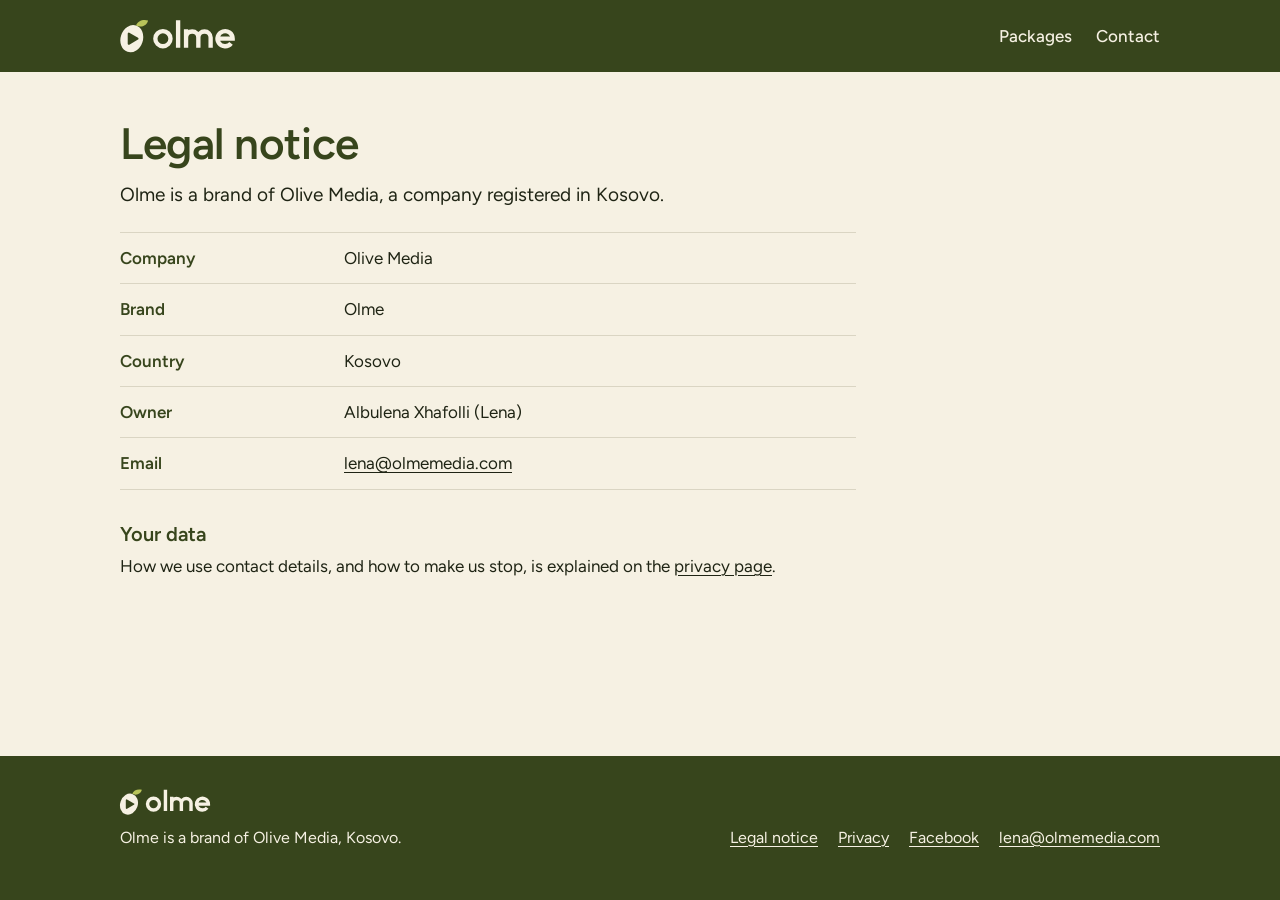
==== legal/index.html @ ad320fbd "Publish the Olme website Co-Authored-By: Claude Opus 5.5 <noreply@anthropic.com> Claude-Session: htt" ====
<!doctype html>
<html lang="en">
<head>
<meta charset="utf-8">
<meta name="viewport" content="width=device-width, initial-scale=1">
<title>Legal notice | Olme</title>
<meta name="description" content="Legal details of Olive Media, the company behind the brand Olme: legal form, address, phone, email and registration number.">
<link rel="canonical" href="https://olmemedia.com/legal/">
<link rel="icon" href="../favicon.ico" sizes="32x32">
<link rel="icon" href="../favicon.svg" type="image/svg+xml">
<link rel="apple-touch-icon" href="../apple-touch-icon.png">
<meta name="theme-color" content="#37451C">
<link rel="preload" href="../fonts/figtree-latin-wght.woff2" as="font" type="font/woff2" crossorigin>
<link rel="stylesheet" href="../css/site.css">
</head>
<body>

<header class="top">
  <div class="wrap bar">
    <a class="logo" href="../"><img src="../img/olme_logo_cream.svg" alt="Olme, back to the home page" width="405" height="120"></a>
    <nav aria-label="Main">
      <a href="../#packages">Packages</a>
      <a href="../#contact">Contact</a>
    </nav>
  </div>
</header>

<main class="wrap">
  <div class="doc">
    <h1>Legal notice</h1>
    <p class="lead">Olme is a brand of Olive Media, a company registered in Kosovo.</p>

    <!-- DETAILS BLOCK: the only place on the site that holds these facts. Every other page links here. Never guess. -->
    <dl class="details" id="details">
      <div><dt>Company</dt><dd>Olive Media</dd></div>
      <div><dt>Brand</dt><dd>Olme</dd></div>
      <div><dt>Country</dt><dd>Kosovo</dd></div>
      <div><dt>Owner</dt><dd>Albulena Xhafolli (Lena)</dd></div>
      <div><dt>Email</dt><dd><a href="mailto:lena@olmemedia.com">lena@olmemedia.com</a></dd></div>
    </dl>
    <!-- END DETAILS BLOCK -->

    <h2>Your data</h2>
    <p>How we use contact details, and how to make us stop, is explained on the <a href="../privacy/">privacy page</a>.</p>
  </div>
</main>

<footer class="foot">
  <div class="wrap">
    <img src="../img/olme_logo_cream.svg" alt="Olme" width="405" height="120">
    <div class="foot-in">
      <p>Olme is a brand of Olive Media, Kosovo.</p>
      <ul>
        <li><a href="./" aria-current="page">Legal notice</a></li>
        <li><a href="../privacy/">Privacy</a></li>
        <li><a href="https://www.facebook.com/profile.php?id=61596504291684">Facebook</a></li>
        <li><a href="mailto:lena@olmemedia.com">lena@olmemedia.com</a></li>
      </ul>
    </div>
  </div>
</footer>

</body>
</html>
---- css/site.css ----
/* Olme. Plain CSS, phone first. Font: Figtree, SIL Open Font License 1.1, served from /fonts/ (see fonts/OFL.txt). */
@font-face {
  font-family: "Figtree";
  src: url("../fonts/figtree-latin-wght.woff2") format("woff2");
  font-weight: 300 900;
  font-style: normal;
  font-display: swap;
}

:root {
  --olive: #37451C;
  --olive-2: #414F24;
  --cream: #F6F1E3;
  --leaf: #8E9B3A;
  --leaf-light: #B9C45A;
  --ink: #1F2414;
  --mute: #5B6150;
  --line: #DAD5C3;
  --paper: #FFFDF8;
  --cream-2: #ECE6D1;
  --soft-on-olive: #D9DCC4;
  --tomato: #D1432B; /* only for the launch offer */
  --tomato-on-olive: #FF6A4D; /* the crossing line on olive */
  color-scheme: light;
}

*, *::before, *::after { box-sizing: border-box; }

html {
  -webkit-text-size-adjust: 100%;
  background: var(--olive);
}

body {
  margin: 0;
  background: var(--cream);
  color: var(--ink);
  font: 400 1.0625rem/1.55 "Figtree", system-ui, -apple-system, "Segoe UI", Roboto, Helvetica, Arial, sans-serif;
  min-height: 100vh;
  display: flex;
  flex-direction: column; /* keeps the footer at the bottom on short pages */
}
main { flex: 1 0 auto; width: 100%; }

img { display: block; max-width: 100%; height: auto; }
h1, h2, h3, p, ul, ol, dl, dd { margin: 0; }
ul, ol { padding: 0; list-style: none; }

a { color: inherit; text-underline-offset: .18em; text-decoration-thickness: 1px; }
a:hover { text-decoration-thickness: 2px; }
a:focus-visible { outline: 3px solid var(--leaf); outline-offset: 2px; border-radius: 4px; }

.wrap { width: 100%; max-width: 1120px; margin-inline: auto; padding-inline: 20px; }

/* Top of every page */
.top {
  background: var(--olive);
  color: var(--cream);
}
.bar {
  display: flex;
  align-items: center;
  justify-content: space-between;
  gap: 16px;
  padding-block: 14px;
}
.bar .logo { display: block; padding-block: 4px; }
.bar .logo img { width: 112px; margin-left: -6px; } /* the logo drawing has a small blank edge */
.bar nav { display: flex; gap: 4px; margin-right: -10px; }
.bar nav a {
  display: inline-flex;
  align-items: center;
  min-height: 44px;
  padding-inline: 10px;
  text-decoration: none;
  font-weight: 500;
}
.bar nav a:hover { text-decoration: underline; }

/* Hero */
.hero-grid {
  display: grid;
  gap: 32px;
  padding-block: 24px 40px;
}
.hero h1 {
  font-size: clamp(2.25rem, 1.65rem + 2.9vw, 3.75rem);
  line-height: 1.08;
  font-weight: 600;
  letter-spacing: -.012em;
  text-wrap: balance;
}
.hero .sub {
  margin-top: 16px;
  font-size: 1.1875rem;
  line-height: 1.45;
  color: var(--cream);
}
.actions {
  display: flex;
  flex-wrap: wrap;
  align-items: center;
  gap: 8px 20px;
  margin-top: 24px;
}
.btn {
  display: inline-flex;
  align-items: center;
  justify-content: center;
  min-height: 48px;
  padding: 10px 22px;
  border-radius: 999px;
  background: var(--olive);
  color: var(--cream);
  font-weight: 600;
  text-decoration: none;
}
.btn:hover { background: var(--olive-2); }
.hero .btn { background: var(--cream); color: var(--olive); }
.hero .btn:hover { background: #fff; }
.more {
  display: inline-flex;
  align-items: center;
  min-height: 44px;
  font-weight: 500;
}

/* The three things a reader wants to know in 30 seconds */
.answers {
  border-radius: 14px;
  background: var(--olive-2);
  padding: 4px 20px;
}
.answers > div { padding-block: 16px; }
.answers > div + div { border-top: 1px solid rgba(246, 241, 227, .22); }
.answers dt { font-weight: 600; color: var(--leaf-light); }
.answers dd { margin-top: 4px; color: var(--cream); line-height: 1.45; }

/* The launch offer. The full price has a thick line through it and always its date beside it. */
.sale {
  display: block;
  padding: 9px 16px;
  background: var(--tomato);
  color: #fff;
  text-align: center;
  text-decoration: none;
  font-weight: 700;
  line-height: 1.3;
}
.sale b { font-size: 1.1875rem; font-weight: 800; }
.sale span { white-space: nowrap; }
.sale:hover { text-decoration: underline; }
.sale:focus-visible { outline-color: #fff; outline-offset: -5px; }
.deal { display: flex; flex-wrap: wrap; align-items: center; gap: 8px 14px; }
.strike {
  position: relative;
  display: inline-block;
  font-size: 1.75rem;
  line-height: 1.15;
  font-weight: 600;
  text-decoration: none;
  white-space: nowrap;
}
.strike::after {
  content: "";
  position: absolute;
  left: -.14em;
  right: -.14em;
  top: 50%;
  height: .15em;
  margin-top: -.075em;
  border-radius: 99px;
  background: var(--tomato);
  transform: rotate(-5deg);
}
.answers .strike::after, .plan.hi .strike::after { background: var(--tomato-on-olive); }
.off {
  background: var(--tomato);
  color: #fff;
  font-size: 1.1875rem;
  line-height: 1.2;
  font-weight: 800;
  padding: 5px 11px;
  border-radius: 8px;
  white-space: nowrap;
}
.full { margin-top: 4px; font-size: .9375rem; line-height: 1.3; font-weight: 600; color: var(--mute); }
.save {
  margin-top: 12px;
  padding: 8px 12px;
  border-radius: 8px;
  background: var(--leaf-light);
  color: var(--olive);
  font-weight: 800;
  line-height: 1.25;
}
.answers .cost { padding-block: 18px 20px; }
.answers .deal { margin-top: 10px; }
.answers .full { color: var(--soft-on-olive); }
.answers .now { margin-top: 10px; font-size: 4.25rem; line-height: 1; font-weight: 800; letter-spacing: -.02em; word-spacing: -.12em; }
.answers .now small { font-size: 1.25rem; font-weight: 600; letter-spacing: 0; word-spacing: 0; }
.answers .for { margin-top: 10px; }
.until {
  margin-top: 14px;
  padding: 9px 12px;
  border-radius: 8px;
  background: var(--tomato);
  color: #fff;
  text-align: center;
  font-size: 1.125rem;
  font-weight: 800;
  line-height: 1.25;
}

/* Sections */
.section { padding-block: 48px; }
.section + .section { padding-top: 0; }
.section h2, .gift h2 {
  font-size: 1.75rem;
  line-height: 1.15;
  font-weight: 600;
  letter-spacing: -.008em;
  color: var(--olive);
}

/* What we do */
.trio { margin-top: 20px; display: grid; }
.trio > div { display: grid; grid-template-columns: 46px 1fr; gap: 14px; padding-block: 16px; border-top: 1px solid var(--line); }
.ic { width: 46px; height: 46px; border-radius: 50%; background: var(--olive); display: flex; align-items: center; justify-content: center; }
.ic svg { width: 25px; height: 25px; }
.trio h3 { font-size: 1.25rem; font-weight: 600; color: var(--olive); }
.trio p { margin-top: 2px; color: var(--mute); }

/* How it works */
.steps { margin-top: 24px; counter-reset: step; display: grid; gap: 20px; }
.steps li {
  position: relative;
  counter-increment: step;
  padding-left: 54px;
  min-height: 38px;
  display: flex;
  align-items: center;
}
.steps li::before {
  content: counter(step);
  position: absolute;
  left: 0;
  top: 0;
  z-index: 1;
  width: 38px;
  height: 38px;
  border-radius: 50%;
  background: var(--leaf-light);
  color: var(--olive);
  font-weight: 700;
  display: flex;
  align-items: center;
  justify-content: center;
}
.steps li:not(:last-child)::after {
  content: "";
  position: absolute;
  left: 18px;
  top: 38px;
  bottom: -20px;
  width: 2px;
  background: var(--leaf);
}

/* Packages */
.section .lead { margin-top: 8px; color: var(--mute); max-width: 40rem; }
.plans { margin-top: 28px; display: flex; flex-wrap: wrap; gap: 28px 16px; }
.plan {
  position: relative;
  flex: 1 1 280px;
  max-width: 440px;
  background: var(--paper);
  border: 1px solid var(--line);
  border-radius: 14px;
  padding: 22px 22px 14px;
}
.plan.hi { background: var(--olive); border-color: var(--olive); color: var(--cream); }
.plan.hi h3 { color: var(--cream); }
.plan.hi .who, .plan.hi .per, .plan.hi .full, .plan.hi li span { color: var(--soft-on-olive); }
.plan.hi li { border-color: #5A6A36; }
.tag {
  position: absolute;
  top: -13px;
  left: 20px;
  background: var(--leaf-light);
  color: var(--olive);
  font-size: .8125rem;
  font-weight: 700;
  padding: 3px 10px;
  border-radius: 999px;
}
.plan .deal { margin-top: 16px; }
.plan-head { display: flex; align-items: center; justify-content: space-between; gap: 12px; min-height: 28px; }
.plan h3 { font-size: 1.25rem; font-weight: 600; color: var(--olive); }
.who { margin-top: 4px; color: var(--mute); line-height: 1.4; }
.price { margin-top: 8px; font-size: 4.5rem; line-height: 1; font-weight: 800; letter-spacing: -.02em; word-spacing: -.1em; }
.price small { font-size: 1.375rem; font-weight: 600; letter-spacing: 0; word-spacing: 0; }
.offer {
  margin-top: 20px;
  background: var(--tomato);
  color: #fff;
  border-radius: 14px;
  padding: 16px 20px 18px;
  display: flex;
  flex-wrap: wrap;
  align-items: center;
  gap: 6px 28px;
}
.offer .big { font-size: 3.5rem; line-height: 1; font-weight: 800; letter-spacing: -.02em; white-space: nowrap; }
.offer .words { flex: 1 1 260px; line-height: 1.3; text-wrap: balance; }
.offer .words b { display: block; font-size: 1.0625rem; font-weight: 600; }
.offer .words strong { display: block; font-size: 1.3125rem; line-height: 1.2; font-weight: 800; }
.offer .words span { display: block; font-size: 1rem; font-weight: 500; }
.per { margin-top: 4px; color: var(--mute); line-height: 1.35; }
.plan ul { margin-top: 16px; }
.plan li { padding-block: 9px; border-top: 1px solid var(--line); }
.plan li b { font-weight: 700; font-size: 1.125rem; }
.plan li span { display: block; font-size: .875rem; color: var(--mute); }
.plan li.plus { font-weight: 700; color: var(--olive); }
.calc { margin-top: 24px; background: var(--cream-2); border-radius: 14px; padding: 18px 20px; }
.calc h3 { font-size: 1.125rem; font-weight: 600; color: var(--olive); }
.calc p { margin-top: 8px; line-height: 1.45; }
.calc b { font-weight: 700; }
.promise { margin-top: 20px; color: var(--mute); max-width: 46rem; }
.promise + .promise { margin-top: 10px; }
.promise b { font-weight: 700; color: var(--ink); }

/* Plain words */
.section.band { background: var(--paper); padding-block: 48px; }
.qa { margin-top: 24px; display: grid; gap: 12px; }
.qa > div { background: var(--cream); border-radius: 14px; padding: 16px 18px; }
.qa h3 { font-size: 1.0625rem; font-weight: 700; color: var(--olive); }
.qa p { margin-top: 4px; line-height: 1.45; }
.vs-title { margin-top: 32px; font-size: 1.375rem; line-height: 1.2; font-weight: 600; color: var(--olive); }
.vs { margin-top: 14px; display: grid; border-radius: 14px; overflow: hidden; }
.vs > div { background: var(--cream); padding: 18px 20px; }
.vs > div.dark { background: var(--olive); color: var(--cream); }
.vs h4 { margin: 0; font-size: 1.1875rem; font-weight: 700; }
.vs ul { margin-top: 8px; }
.vs li { padding-block: 4px; line-height: 1.4; }
.vs b { font-weight: 700; }

/* The gift */
.gift { background: var(--olive); color: var(--cream); padding-block: 44px; }
.gift-in { display: grid; gap: 16px; }
.gift-in img { width: 64px; margin-left: -11px; }
.gift h2 { color: var(--cream); font-size: 2rem; }
.gift p { margin-top: 12px; font-size: 1.1875rem; line-height: 1.45; max-width: 40rem; }
.gift p.note { margin-top: 14px; font-size: 1rem; color: var(--soft-on-olive); }

/* About and contact */
.duo { display: grid; gap: 40px; }
.duo p { margin-top: 12px; max-width: 34rem; }
.duo .btn { margin-top: 18px; overflow-wrap: anywhere; }
.duo .say-no { margin-top: 18px; color: var(--mute); }

/* Footer */
.foot { background: var(--olive); color: var(--cream); padding-block: 32px 40px; font-size: 1rem; }
.foot img { width: 96px; margin-left: -5px; }
.foot p { margin-top: 14px; }
.foot ul { margin-top: 10px; display: flex; flex-wrap: wrap; gap: 0 20px; }
.foot li a { display: inline-flex; align-items: center; min-height: 44px; }

/* Legal and privacy pages */
.doc { padding-block: 32px 56px; max-width: 46rem; }
.doc h1 { font-size: 2.25rem; line-height: 1.1; font-weight: 600; letter-spacing: -.01em; color: var(--olive); }
.doc .lead { margin-top: 12px; font-size: 1.1875rem; line-height: 1.45; }
.doc h2 { margin-top: 32px; font-size: 1.25rem; line-height: 1.25; font-weight: 600; color: var(--olive); }
.doc h2 + p, .doc h2 + ul { margin-top: 6px; }
.doc p + p { margin-top: 12px; }
.doc ul { margin-top: 8px; }
.doc ul + p { margin-top: 12px; }
.doc ul li { position: relative; padding-left: 18px; margin-top: 4px; }
.doc ul li::before {
  content: "";
  position: absolute;
  left: 2px;
  top: .68em;
  width: 6px;
  height: 6px;
  border-radius: 50%;
  background: var(--leaf);
}
.doc .short {
  margin-top: 20px;
  background: var(--paper);
  border: 1px solid var(--line);
  border-radius: 14px;
  padding: 16px 18px;
}
.details { margin-top: 24px; border-bottom: 1px solid var(--line); }
.details > div { padding-block: 12px; border-top: 1px solid var(--line); }
.details dt { font-weight: 600; color: var(--olive); }
.details dd { margin-top: 2px; overflow-wrap: anywhere; }

/* Not found page */
.lost { padding-block: 64px 80px; }
.lost h1 { font-size: 2.25rem; line-height: 1.1; font-weight: 600; color: var(--olive); }
.lost p { margin-top: 12px; }
.lost .btn { margin-top: 20px; }

/* Wider screens */
@media (min-width: 720px) {
  .wrap { padding-inline: 40px; }
  .bar .logo img { width: 128px; }
  .section { padding-block: 72px; }
  .section h2 { font-size: 2.25rem; }
  .trio { grid-template-columns: repeat(3, 1fr); gap: 32px; }
  .trio > div { display: block; padding-block: 0; border-top: 0; }
  .trio h3 { margin-top: 12px; }
  .section.band { padding-block: 72px; }
  .qa { grid-template-columns: 1fr 1fr; gap: 16px; }
  .vs { grid-template-columns: 1fr 1fr; }
  .gift { padding-block: 64px; }
  .gift-in { grid-template-columns: 96px 1fr; gap: 32px; align-items: start; }
  .gift-in img { width: 96px; margin-left: -17px; }
  .gift h2 { font-size: 2.25rem; }
  .gift p { font-size: 1.3125rem; }
  .duo { grid-template-columns: 1fr 1fr; gap: 56px; }
  .foot-in { display: flex; flex-wrap: wrap; align-items: center; justify-content: space-between; gap: 8px 32px; }
  .foot p { margin-top: 0; }
  .foot ul { margin-top: 0; }
  .doc { padding-block: 48px 80px; }
  .doc h1, .lost h1 { font-size: 2.75rem; }
  .details > div { display: grid; grid-template-columns: 13rem 1fr; gap: 16px; }
  .details dd { margin-top: 0; }
}

@media (min-width: 1000px) {
  .hero-grid {
    grid-template-columns: minmax(0, 1.2fr) minmax(0, .8fr);
    gap: 56px;
    align-items: center;
    padding-block: 40px 72px;
  }
  .answers { padding: 8px 26px; }
  .steps { grid-template-columns: repeat(4, 1fr); gap: 32px; }
  .steps li { display: block; padding: 54px 0 0; }
  .steps li:not(:last-child)::after { left: 38px; top: 18px; bottom: auto; width: calc(100% - 6px); height: 2px; }
  .who { min-height: 2.8em; }
  .per { min-height: 2.7em; }
}
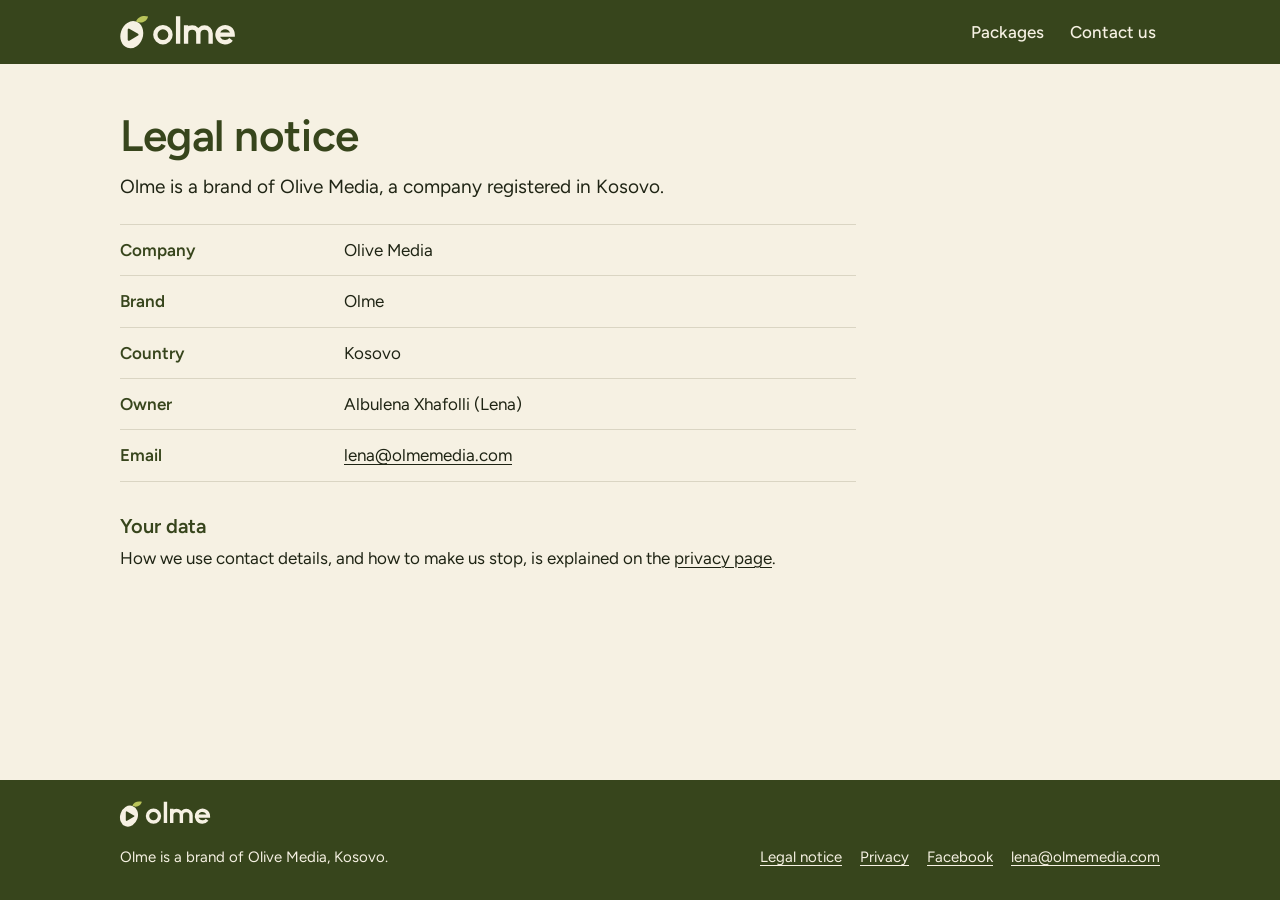
==== commit 18fd9b85: "Redesign the Olme home page around visuals Co-Authored-By: Claude Opus 5.5 <noreply@anthropic.com> C" ====
--- a/legal/index.html
+++ b/legal/index.html
@@ -20,7 +20,7 @@
     <a class="logo" href="../"><img src="../img/olme_logo_cream.svg" alt="Olme, back to the home page" width="405" height="120"></a>
     <nav aria-label="Main">
       <a href="../#packages">Packages</a>
-      <a href="../#contact">Contact</a>
+      <a href="mailto:lena@olmemedia.com">Contact us</a>
     </nav>
   </div>
 </header>
--- a/css/site.css
+++ b/css/site.css
@@ -52,111 +52,84 @@
 
 .wrap { width: 100%; max-width: 1120px; margin-inline: auto; padding-inline: 20px; }
 
+.sprite { position: absolute; width: 0; height: 0; overflow: hidden; }
+
 /* Top of every page */
-.top {
-  background: var(--olive);
-  color: var(--cream);
-}
-.bar {
-  display: flex;
-  align-items: center;
-  justify-content: space-between;
-  gap: 16px;
-  padding-block: 14px;
-}
-.bar .logo { display: block; padding-block: 4px; }
-.bar .logo img { width: 112px; margin-left: -6px; } /* the logo drawing has a small blank edge */
-.bar nav { display: flex; gap: 4px; margin-right: -10px; }
-.bar nav a {
-  display: inline-flex;
-  align-items: center;
-  min-height: 44px;
-  padding-inline: 10px;
-  text-decoration: none;
-  font-weight: 500;
-}
+.top { background: var(--olive); color: var(--cream); }
+.bar { display: flex; align-items: center; justify-content: space-between; gap: 12px; padding-block: 10px; }
+.bar .logo { display: block; padding-block: 4px; flex: none; }
+.bar .logo img { width: 104px; margin-left: -6px; } /* the logo drawing has a small blank edge */
+.bar nav { display: flex; gap: 2px; margin-right: -8px; }
+.bar nav a { display: inline-flex; align-items: center; min-height: 44px; padding-inline: 8px; text-decoration: none; font-weight: 500; white-space: nowrap; }
 .bar nav a:hover { text-decoration: underline; }
 
-/* Hero */
-.hero-grid {
-  display: grid;
-  gap: 32px;
-  padding-block: 24px 40px;
-}
-.hero h1 {
-  font-size: clamp(2.25rem, 1.65rem + 2.9vw, 3.75rem);
-  line-height: 1.08;
-  font-weight: 600;
-  letter-spacing: -.012em;
-  text-wrap: balance;
-}
-.hero .sub {
-  margin-top: 16px;
-  font-size: 1.1875rem;
-  line-height: 1.45;
-  color: var(--cream);
-}
-.actions {
-  display: flex;
-  flex-wrap: wrap;
-  align-items: center;
-  gap: 8px 20px;
-  margin-top: 24px;
-}
+/* Buttons */
 .btn {
   display: inline-flex;
   align-items: center;
   justify-content: center;
-  min-height: 48px;
-  padding: 10px 22px;
+  min-height: 50px;
+  padding: 10px 28px;
   border-radius: 999px;
   background: var(--olive);
   color: var(--cream);
-  font-weight: 600;
+  font-size: 1.125rem;
+  font-weight: 700;
   text-decoration: none;
 }
 .btn:hover { background: var(--olive-2); }
+.more { display: inline-flex; align-items: center; min-height: 44px; font-weight: 600; }
+
+/* Hero: the picture does the talking */
+.hero {
+  background:
+    radial-gradient(70% 42% at 50% 74%, rgba(185, 196, 90, .34), rgba(185, 196, 90, 0) 72%),
+    var(--olive);
+  border-radius: 0 0 28px 28px;
+  overflow: hidden;
+}
+.hero-grid { display: grid; padding-block: 4px 0; }
+.flash {
+  display: inline-flex;
+  flex-wrap: wrap;
+  align-items: baseline;
+  gap: 0 8px;
+  padding: 5px 14px;
+  border-radius: 999px;
+  background: var(--tomato);
+  color: #fff;
+  font-size: .9375rem;
+  font-weight: 700;
+  line-height: 1.35;
+  text-decoration: none;
+}
+.flash b { font-size: 1.0625rem; font-weight: 800; }
+.flash:hover { text-decoration: underline; }
+.flash:focus-visible { outline-color: #fff; }
+.hero h1 { margin-top: 12px; font-size: clamp(1.625rem, 8.5vw, 3.25rem); line-height: 1.1; font-weight: 700; letter-spacing: -.015em; }
+.hero h1 span { display: block; }
+.hero h1 .hl { color: var(--leaf-light); }
+.hero .sub { margin-top: 8px; font-size: 1.0625rem; line-height: 1.35; text-wrap: balance; }
+.actions { display: flex; flex-wrap: wrap; align-items: center; gap: 4px 20px; margin-top: 14px; }
 .hero .btn { background: var(--cream); color: var(--olive); }
 .hero .btn:hover { background: #fff; }
-.more {
-  display: inline-flex;
-  align-items: center;
-  min-height: 44px;
-  font-weight: 500;
-}
-
-/* The three things a reader wants to know in 30 seconds */
-.answers {
-  border-radius: 14px;
-  background: var(--olive-2);
-  padding: 4px 20px;
-}
-.answers > div { padding-block: 16px; }
-.answers > div + div { border-top: 1px solid rgba(246, 241, 227, .22); }
-.answers dt { font-weight: 600; color: var(--leaf-light); }
-.answers dd { margin-top: 4px; color: var(--cream); line-height: 1.45; }
+.hero-art { margin: 10px -20px 0; }
+.phones { display: block; width: 100%; height: auto; }
+.hero-art figcaption { padding: 6px 16px 14px; text-align: center; font-size: .8125rem; color: var(--soft-on-olive); }
+.ad-h { font-size: 26px; font-weight: 800; fill: #fff; letter-spacing: -.3px; }
+.ad-b { font-size: 14px; font-weight: 700; fill: #fff; }
+.ad-b.d { fill: #2A1830; }
+.ad-l { font-size: 14px; font-weight: 700; fill: #fff; }
+.ad-o { font-size: 9.5px; font-weight: 800; fill: #fff; letter-spacing: .4px; }
+.art-t { font-size: 15px; font-weight: 800; letter-spacing: .3px; }
+.art-t.s { font-size: 12px; }
 
 /* The launch offer. The full price has a thick line through it and always its date beside it. */
-.sale {
-  display: block;
-  padding: 9px 16px;
-  background: var(--tomato);
-  color: #fff;
-  text-align: center;
-  text-decoration: none;
-  font-weight: 700;
-  line-height: 1.3;
-}
-.sale b { font-size: 1.1875rem; font-weight: 800; }
-.sale span { white-space: nowrap; }
-.sale:hover { text-decoration: underline; }
-.sale:focus-visible { outline-color: #fff; outline-offset: -5px; }
-.deal { display: flex; flex-wrap: wrap; align-items: center; gap: 8px 14px; }
 .strike {
   position: relative;
   display: inline-block;
-  font-size: 1.75rem;
-  line-height: 1.15;
+  font-size: clamp(.875rem, 4.6vw, 1.1875rem);
+  line-height: 1.2;
   font-weight: 600;
   text-decoration: none;
   white-space: nowrap;
@@ -164,206 +137,208 @@
 .strike::after {
   content: "";
   position: absolute;
-  left: -.14em;
-  right: -.14em;
+  left: -.12em;
+  right: -.12em;
   top: 50%;
-  height: .15em;
-  margin-top: -.075em;
+  height: .14em;
+  margin-top: -.07em;
   border-radius: 99px;
   background: var(--tomato);
-  transform: rotate(-5deg);
-}
-.answers .strike::after, .plan.hi .strike::after { background: var(--tomato-on-olive); }
+  transform: rotate(-4deg);
+}
+.plan.hi .strike::after { background: var(--tomato-on-olive); }
 .off {
+  display: inline-block;
+  margin-top: 4px;
   background: var(--tomato);
   color: #fff;
-  font-size: 1.1875rem;
+  font-size: .875rem;
   line-height: 1.2;
   font-weight: 800;
-  padding: 5px 11px;
-  border-radius: 8px;
+  padding: 3px 8px;
+  border-radius: 7px;
   white-space: nowrap;
 }
-.full { margin-top: 4px; font-size: .9375rem; line-height: 1.3; font-weight: 600; color: var(--mute); }
+.full { margin-top: 2px; font-size: .75rem; line-height: 1.2; font-weight: 500; color: var(--mute); }
 .save {
-  margin-top: 12px;
-  padding: 8px 12px;
+  margin: 8px -2px 0;
+  padding: 5px 4px;
   border-radius: 8px;
   background: var(--leaf-light);
   color: var(--olive);
-  font-weight: 800;
-  line-height: 1.25;
-}
-.answers .cost { padding-block: 18px 20px; }
-.answers .deal { margin-top: 10px; }
-.answers .full { color: var(--soft-on-olive); }
-.answers .now { margin-top: 10px; font-size: 4.25rem; line-height: 1; font-weight: 800; letter-spacing: -.02em; word-spacing: -.12em; }
-.answers .now small { font-size: 1.25rem; font-weight: 600; letter-spacing: 0; word-spacing: 0; }
-.answers .for { margin-top: 10px; }
-.until {
-  margin-top: 14px;
-  padding: 9px 12px;
-  border-radius: 8px;
+  font-size: .75rem;
+  font-weight: 600;
+  line-height: 1.2;
+  align-self: start;
+}
+.save b { display: block; font-size: .9375rem; font-weight: 800; }
+
+/* Sections */
+.section { padding-block: 28px; }
+.section + .section { padding-top: 0; }
+.section h2, .gift h2 { font-size: 1.75rem; line-height: 1.15; font-weight: 700; letter-spacing: -.01em; color: var(--olive); }
+
+/* What we do: three tiles */
+.trio { margin-top: 14px; display: grid; gap: 10px; }
+.tile {
+  display: grid;
+  grid-template-columns: 42% 1fr;
+  align-items: center;
+  gap: 12px;
+  padding-right: 14px;
+  border-radius: 20px;
+  overflow: hidden;
+}
+.tile svg { display: block; width: 100%; height: auto; }
+.tile h3 { font-size: 1.5rem; line-height: 1.1; font-weight: 800; letter-spacing: -.01em; }
+.tile p { margin-top: 4px; font-size: .9375rem; line-height: 1.3; }
+.t-video { background: var(--olive); color: var(--cream); }
+.t-image { background: var(--leaf-light); color: var(--olive); }
+.t-post { background: var(--cream-2); color: var(--olive); }
+
+/* How it works: a journey */
+.steps { margin-top: 12px; display: grid; gap: 8px; }
+.steps li { position: relative; display: grid; grid-template-columns: 50px 1fr; align-items: center; gap: 12px; line-height: 1.25; }
+.steps svg { position: relative; z-index: 1; display: block; width: 50px; height: 50px; }
+.steps b { font-weight: 800; color: var(--olive); }
+.steps li:not(:last-child)::after { content: ""; position: absolute; left: 24px; top: 50px; height: 8px; border-left: 2px dashed var(--leaf); }
+
+/* Packages */
+.offer {
+  margin-top: 12px;
   background: var(--tomato);
   color: #fff;
-  text-align: center;
-  font-size: 1.125rem;
-  font-weight: 800;
-  line-height: 1.25;
-}
-
-/* Sections */
-.section { padding-block: 48px; }
-.section + .section { padding-top: 0; }
-.section h2, .gift h2 {
-  font-size: 1.75rem;
-  line-height: 1.15;
-  font-weight: 600;
-  letter-spacing: -.008em;
-  color: var(--olive);
-}
-
-/* What we do */
-.trio { margin-top: 20px; display: grid; }
-.trio > div { display: grid; grid-template-columns: 46px 1fr; gap: 14px; padding-block: 16px; border-top: 1px solid var(--line); }
-.ic { width: 46px; height: 46px; border-radius: 50%; background: var(--olive); display: flex; align-items: center; justify-content: center; }
-.ic svg { width: 25px; height: 25px; }
-.trio h3 { font-size: 1.25rem; font-weight: 600; color: var(--olive); }
-.trio p { margin-top: 2px; color: var(--mute); }
-
-/* How it works */
-.steps { margin-top: 24px; counter-reset: step; display: grid; gap: 20px; }
-.steps li {
-  position: relative;
-  counter-increment: step;
-  padding-left: 54px;
-  min-height: 38px;
+  border-radius: 16px;
+  padding: 12px 16px;
   display: flex;
+  flex-wrap: wrap;
   align-items: center;
-}
-.steps li::before {
-  content: counter(step);
-  position: absolute;
-  left: 0;
-  top: 0;
-  z-index: 1;
-  width: 38px;
-  height: 38px;
-  border-radius: 50%;
-  background: var(--leaf-light);
-  color: var(--olive);
-  font-weight: 700;
-  display: flex;
-  align-items: center;
-  justify-content: center;
-}
-.steps li:not(:last-child)::after {
-  content: "";
-  position: absolute;
-  left: 18px;
-  top: 38px;
-  bottom: -20px;
-  width: 2px;
-  background: var(--leaf);
-}
-
-/* Packages */
-.section .lead { margin-top: 8px; color: var(--mute); max-width: 40rem; }
-.plans { margin-top: 28px; display: flex; flex-wrap: wrap; gap: 28px 16px; }
+  gap: 2px 20px;
+}
+.offer .big { font-size: 2.75rem; line-height: 1.05; font-weight: 800; letter-spacing: -.02em; white-space: nowrap; }
+.offer .words { flex: 1 1 250px; line-height: 1.25; text-wrap: balance; }
+.offer .words strong { display: block; font-size: 1.1875rem; font-weight: 800; }
+.offer .words span { display: block; font-size: .9375rem; font-weight: 500; }
+.plans {
+  margin-top: 34px;
+  display: grid;
+  grid-template-columns: repeat(3, minmax(0, 1fr));
+  grid-template-rows: repeat(7, auto);
+  gap: 0 6px;
+}
 .plan {
   position: relative;
-  flex: 1 1 280px;
-  max-width: 440px;
+  display: grid;
+  grid-row: span 7;
+  grid-template-rows: subgrid; /* keeps the rows of all three columns level, so the amounts compare directly */
+  row-gap: 0;
+  min-width: 0;
+  padding: 10px 7px 10px;
   background: var(--paper);
   border: 1px solid var(--line);
   border-radius: 14px;
-  padding: 22px 22px 14px;
+  text-align: center;
 }
 .plan.hi { background: var(--olive); border-color: var(--olive); color: var(--cream); }
 .plan.hi h3 { color: var(--cream); }
-.plan.hi .who, .plan.hi .per, .plan.hi .full, .plan.hi li span { color: var(--soft-on-olive); }
-.plan.hi li { border-color: #5A6A36; }
+.plan.hi .per, .plan.hi .full, .plan.hi .n span { color: var(--soft-on-olive); }
+.plan.hi .amount, .plan.hi .extras { border-color: #5A6A36; }
 .tag {
   position: absolute;
-  top: -13px;
-  left: 20px;
+  bottom: 100%;
+  left: 50%;
+  transform: translate(-50%, 8px);
+  width: max-content;
+  max-width: 96%;
   background: var(--leaf-light);
   color: var(--olive);
-  font-size: .8125rem;
+  font-size: .75rem;
+  font-weight: 800;
+  line-height: 1.1;
+  padding: 3px 8px;
+  border-radius: 8px;
+}
+.plan h3 { font-size: 1.25rem; line-height: 1.15; font-weight: 800; color: var(--olive); }
+.deal { margin-top: 8px; }
+.now { margin-top: 6px; }
+.price { font-size: 2.625rem; line-height: 1; font-weight: 800; letter-spacing: -.03em; }
+.per { font-size: .75rem; line-height: 1.2; font-weight: 600; color: var(--mute); }
+
+/* The amounts, shown literally: one tile is one video or one image */
+.amount { margin-top: 8px; padding-top: 8px; border-top: 1px solid var(--line); }
+.n { font-size: .875rem; line-height: 1.15; font-weight: 800; }
+.n b { display: block; font-size: 2.125rem; line-height: 1; font-weight: 800; letter-spacing: -.02em; }
+.n span { font-size: .75rem; font-weight: 500; color: var(--mute); white-space: nowrap; }
+.tiles { display: grid; grid-template-columns: repeat(5, 1fr); gap: 2px; margin-top: 6px; }
+.tiles i { display: block; aspect-ratio: 1; border-radius: 2.5px; background: var(--leaf-light); }
+.tiles i:nth-child(3n) { background: var(--leaf); }
+.tiles i:nth-child(7n+2) { background: #F2B632; }
+.tiles.v i { position: relative; aspect-ratio: 3 / 4; background: var(--olive); }
+.tiles.v i::after { content: ""; position: absolute; inset: 30% 24% 30% 30%; background: var(--cream); clip-path: polygon(0 0, 100% 50%, 0 100%); }
+.plan.hi .tiles.v i { background: var(--cream); }
+.plan.hi .tiles.v i::after { background: var(--olive); }
+.extras { display: grid; align-content: start; gap: 6px; margin-top: 8px; padding-top: 8px; border-top: 1px solid var(--line); font-size: .75rem; font-weight: 600; line-height: 1.15; }
+.extras li { display: grid; justify-items: center; gap: 3px; text-wrap: balance; }
+.extras svg { width: 24px; height: 24px; display: block; }
+.apps { display: flex; gap: 2px; }
+.extras .plus { font-weight: 800; color: var(--olive); }
+.promise { margin-top: 12px; font-size: .8125rem; color: var(--mute); max-width: 52rem; line-height: 1.4; }
+.promise b { font-weight: 700; color: var(--ink); }
+
+/* Plain words: tap to open */
+.section.band { background: var(--paper); padding-block: 28px; }
+.section .lead { margin-top: 2px; color: var(--mute); }
+.qa { margin-top: 12px; display: grid; gap: 6px; }
+.qa details { background: var(--cream); border-radius: 12px; }
+.qa summary {
+  position: relative;
+  min-height: 44px;
+  display: flex;
+  align-items: center;
+  padding: 8px 44px 8px 14px;
   font-weight: 700;
-  padding: 3px 10px;
-  border-radius: 999px;
-}
-.plan .deal { margin-top: 16px; }
-.plan-head { display: flex; align-items: center; justify-content: space-between; gap: 12px; min-height: 28px; }
-.plan h3 { font-size: 1.25rem; font-weight: 600; color: var(--olive); }
-.who { margin-top: 4px; color: var(--mute); line-height: 1.4; }
-.price { margin-top: 8px; font-size: 4.5rem; line-height: 1; font-weight: 800; letter-spacing: -.02em; word-spacing: -.1em; }
-.price small { font-size: 1.375rem; font-weight: 600; letter-spacing: 0; word-spacing: 0; }
-.offer {
-  margin-top: 20px;
-  background: var(--tomato);
-  color: #fff;
-  border-radius: 14px;
-  padding: 16px 20px 18px;
-  display: flex;
-  flex-wrap: wrap;
-  align-items: center;
-  gap: 6px 28px;
-}
-.offer .big { font-size: 3.5rem; line-height: 1; font-weight: 800; letter-spacing: -.02em; white-space: nowrap; }
-.offer .words { flex: 1 1 260px; line-height: 1.3; text-wrap: balance; }
-.offer .words b { display: block; font-size: 1.0625rem; font-weight: 600; }
-.offer .words strong { display: block; font-size: 1.3125rem; line-height: 1.2; font-weight: 800; }
-.offer .words span { display: block; font-size: 1rem; font-weight: 500; }
-.per { margin-top: 4px; color: var(--mute); line-height: 1.35; }
-.plan ul { margin-top: 16px; }
-.plan li { padding-block: 9px; border-top: 1px solid var(--line); }
-.plan li b { font-weight: 700; font-size: 1.125rem; }
-.plan li span { display: block; font-size: .875rem; color: var(--mute); }
-.plan li.plus { font-weight: 700; color: var(--olive); }
-.calc { margin-top: 24px; background: var(--cream-2); border-radius: 14px; padding: 18px 20px; }
-.calc h3 { font-size: 1.125rem; font-weight: 600; color: var(--olive); }
-.calc p { margin-top: 8px; line-height: 1.45; }
-.calc b { font-weight: 700; }
-.promise { margin-top: 20px; color: var(--mute); max-width: 46rem; }
-.promise + .promise { margin-top: 10px; }
-.promise b { font-weight: 700; color: var(--ink); }
-
-/* Plain words */
-.section.band { background: var(--paper); padding-block: 48px; }
-.qa { margin-top: 24px; display: grid; gap: 12px; }
-.qa > div { background: var(--cream); border-radius: 14px; padding: 16px 18px; }
-.qa h3 { font-size: 1.0625rem; font-weight: 700; color: var(--olive); }
-.qa p { margin-top: 4px; line-height: 1.45; }
-.vs-title { margin-top: 32px; font-size: 1.375rem; line-height: 1.2; font-weight: 600; color: var(--olive); }
-.vs { margin-top: 14px; display: grid; border-radius: 14px; overflow: hidden; }
-.vs > div { background: var(--cream); padding: 18px 20px; }
+  line-height: 1.25;
+  color: var(--olive);
+  cursor: pointer;
+  list-style: none;
+}
+.qa summary::-webkit-details-marker { display: none; }
+.qa summary::after { content: "+"; position: absolute; right: 14px; top: 50%; margin-top: -.6em; font-size: 1.5rem; line-height: 1.2; font-weight: 500; color: var(--leaf); }
+.qa details[open] summary::after { content: "\2212"; }
+.qa summary:focus-visible { outline: 3px solid var(--leaf); outline-offset: 2px; border-radius: 12px; }
+.qa details p { padding: 0 14px 14px; line-height: 1.4; }
+.qa details p + p { margin-top: -6px; }
+.vs { margin-top: 14px; display: grid; grid-template-columns: 1fr 1fr; gap: 8px; }
+.vs > div { background: var(--cream); color: var(--olive); border-radius: 16px; padding: 12px 10px 12px; text-align: center; }
 .vs > div.dark { background: var(--olive); color: var(--cream); }
-.vs h4 { margin: 0; font-size: 1.1875rem; font-weight: 700; }
-.vs ul { margin-top: 8px; }
-.vs li { padding-block: 4px; line-height: 1.4; }
-.vs b { font-weight: 700; }
+.vs h3 { font-size: 1.25rem; font-weight: 800; line-height: 1.1; }
+.vs svg { display: block; width: 100%; height: auto; margin-top: 6px; }
+.vs p { margin-top: 6px; font-size: .8125rem; line-height: 1.25; }
+.vs p b { display: block; font-size: .9375rem; font-weight: 800; }
 
 /* The gift */
-.gift { background: var(--olive); color: var(--cream); padding-block: 44px; }
-.gift-in { display: grid; gap: 16px; }
-.gift-in img { width: 64px; margin-left: -11px; }
-.gift h2 { color: var(--cream); font-size: 2rem; }
-.gift p { margin-top: 12px; font-size: 1.1875rem; line-height: 1.45; max-width: 40rem; }
-.gift p.note { margin-top: 14px; font-size: 1rem; color: var(--soft-on-olive); }
-
-/* About and contact */
-.duo { display: grid; gap: 40px; }
-.duo p { margin-top: 12px; max-width: 34rem; }
-.duo .btn { margin-top: 18px; overflow-wrap: anywhere; }
-.duo .say-no { margin-top: 18px; color: var(--mute); }
+.gift { background: var(--olive); color: var(--cream); padding-block: 22px; }
+.gift-in { display: grid; grid-template-columns: 72px 1fr; gap: 8px 14px; align-items: center; }
+.gift-in > div { grid-column: 1 / -1; }
+.gift-in svg { display: block; width: 72px; height: 72px; }
+.gift h2 { color: var(--cream); font-size: 1.5rem; }
+.gift p { line-height: 1.35; font-size: 1rem; }
+.gift p.note { margin-top: 8px; font-size: .8125rem; color: var(--soft-on-olive); }
+
+/* Contact, who we are, saying no */
+#contact { padding-top: 24px; padding-bottom: 24px; }
+.reach { background: var(--leaf-light); color: var(--olive); border-radius: 20px; padding: 16px; text-align: center; }
+.reach p { margin-top: 2px; }
+.reach .btn { margin-top: 12px; }
+.duo { margin-top: 16px; display: grid; gap: 10px; font-size: .9375rem; line-height: 1.4; color: var(--mute); }
+.duo h3 { font-size: 1.0625rem; font-weight: 800; color: var(--olive); }
+.duo p { margin-top: 2px; }
 
 /* Footer */
-.foot { background: var(--olive); color: var(--cream); padding-block: 32px 40px; font-size: 1rem; }
-.foot img { width: 96px; margin-left: -5px; }
-.foot p { margin-top: 14px; }
-.foot ul { margin-top: 10px; display: flex; flex-wrap: wrap; gap: 0 20px; }
+.foot { background: var(--olive); color: var(--cream); padding-block: 20px 20px; font-size: .9375rem; }
+.foot img { display: none; width: 96px; margin-left: -5px; }
+.foot p { margin-top: 0; }
+.foot ul { margin-top: 4px; display: flex; flex-wrap: wrap; gap: 0 18px; }
 .foot li a { display: inline-flex; align-items: center; min-height: 44px; }
 
 /* Legal and privacy pages */
@@ -408,21 +383,55 @@
 @media (min-width: 720px) {
   .wrap { padding-inline: 40px; }
   .bar .logo img { width: 128px; }
-  .section { padding-block: 72px; }
+  .bar nav a { padding-inline: 12px; }
+  .hero-art { margin: 16px auto 0; width: 100%; max-width: 620px; }
+  .section { padding-block: 64px; }
+  .section.band { padding-block: 64px; }
   .section h2 { font-size: 2.25rem; }
-  .trio { grid-template-columns: repeat(3, 1fr); gap: 32px; }
-  .trio > div { display: block; padding-block: 0; border-top: 0; }
-  .trio h3 { margin-top: 12px; }
-  .section.band { padding-block: 72px; }
-  .qa { grid-template-columns: 1fr 1fr; gap: 16px; }
-  .vs { grid-template-columns: 1fr 1fr; }
-  .gift { padding-block: 64px; }
-  .gift-in { grid-template-columns: 96px 1fr; gap: 32px; align-items: start; }
-  .gift-in img { width: 96px; margin-left: -17px; }
+  .trio { grid-template-columns: repeat(3, 1fr); gap: 16px; margin-top: 24px; }
+  .tile { display: block; padding: 0 0 20px; }
+  .tile > div { padding: 8px 20px 0; }
+  .steps { margin-top: 24px; }
+  .gift { padding-block: 56px; }
+  .gift-in { grid-template-columns: 140px 1fr; grid-template-rows: auto 1fr; gap: 8px 40px; }
+  .gift-in svg { grid-row: 1 / span 2; }
+  .gift-in > div { grid-column: 2; }
+  .gift-in svg { width: 140px; height: 140px; }
   .gift h2 { font-size: 2.25rem; }
-  .gift p { font-size: 1.3125rem; }
-  .duo { grid-template-columns: 1fr 1fr; gap: 56px; }
-  .foot-in { display: flex; flex-wrap: wrap; align-items: center; justify-content: space-between; gap: 8px 32px; }
+  .gift p { font-size: 1.1875rem; max-width: 42rem; }
+  .gift p.note { font-size: .9375rem; }
+  .promise { margin-top: 18px; font-size: .9375rem; }
+  #contact { padding-top: 64px; padding-bottom: 64px; }
+  .reach { padding: 36px; }
+  .plans { margin-top: 40px; gap: 0 14px; }
+  .plan { padding: 22px 22px 18px; border-radius: 20px; }
+  .tag { font-size: .8125rem; padding: 4px 12px; transform: translate(-50%, 12px); border-radius: 999px; }
+  .plan h3 { font-size: 1.75rem; }
+  .off { font-size: 1.125rem; padding: 5px 12px; margin-top: 6px; }
+  .strike { font-size: 1.75rem; }
+  .deal { margin-top: 12px; }
+  .amount { margin-top: 14px; padding-top: 14px; }
+  .full { font-size: .9375rem; }
+  .price { font-size: 4.5rem; }
+  .per { font-size: 1rem; }
+  .save { font-size: 1rem; padding: 8px; margin-inline: 0; margin-top: 12px; }
+  .save b { display: inline; font-size: 1.0625rem; }
+  .n b { font-size: 3.5rem; }
+  .n span { font-size: .9375rem; }
+  .tiles { grid-template-columns: repeat(10, 1fr); gap: 3px; margin-top: 12px; }
+  .n { font-size: 1.25rem; }
+  .tiles i { border-radius: 4px; }
+  .extras { grid-template-columns: 1fr 1fr; font-size: .9375rem; gap: 12px 8px; }
+  .extras svg { width: 32px; height: 32px; }
+  .apps { gap: 3px; }
+  .extras .plus { grid-column: 1 / -1; }
+  .duo { grid-template-columns: 1fr 1fr; gap: 40px; margin-top: 32px; }
+  .vs { gap: 12px; }
+  .vs > div { padding: 18px 16px; }
+  .vs p { font-size: .9375rem; }
+  .vs p b { font-size: 1.0625rem; }
+  .foot img { display: block; }
+  .foot-in { margin-top: 8px; display: flex; flex-wrap: wrap; align-items: center; justify-content: space-between; gap: 8px 32px; }
   .foot p { margin-top: 0; }
   .foot ul { margin-top: 0; }
   .doc { padding-block: 48px 80px; }
@@ -432,16 +441,41 @@
 }
 
 @media (min-width: 1000px) {
-  .hero-grid {
-    grid-template-columns: minmax(0, 1.2fr) minmax(0, .8fr);
-    gap: 56px;
-    align-items: center;
-    padding-block: 40px 72px;
-  }
-  .answers { padding: 8px 26px; }
-  .steps { grid-template-columns: repeat(4, 1fr); gap: 32px; }
-  .steps li { display: block; padding: 54px 0 0; }
-  .steps li:not(:last-child)::after { left: 38px; top: 18px; bottom: auto; width: calc(100% - 6px); height: 2px; }
-  .who { min-height: 2.8em; }
-  .per { min-height: 2.7em; }
-}
+  .hero { border-radius: 0 0 40px 40px; background: radial-gradient(46% 62% at 74% 56%, rgba(185, 196, 90, .34), rgba(185, 196, 90, 0) 72%), var(--olive); }
+  .hero .bar, .hero-grid { max-width: 1360px; }
+  .hero-grid { grid-template-columns: minmax(0, 1fr) minmax(0, 1.15fr); gap: 32px; align-items: center; padding-block: 8px 28px; }
+  .hero h1 { margin-top: 20px; font-size: clamp(2.625rem, 4vw, 3.625rem); }
+  .hero .sub { margin-top: 14px; font-size: 1.25rem; }
+  .actions { margin-top: 24px; }
+  .hero-art { margin: 0; max-width: none; }
+  .steps { grid-template-columns: repeat(4, 1fr); gap: 24px; }
+  .steps li { display: block; }
+  .steps svg { width: 96px; height: 96px; }
+  .steps p { margin-top: 12px; font-size: 1.0625rem; }
+  .steps li:not(:last-child)::after { left: 106px; right: -14px; top: 47px; height: 0; border-left: 0; border-top: 2px dashed var(--leaf); }
+    .words-grid { display: grid; grid-template-columns: 1fr 1fr; gap: 48px; align-items: start; }
+  .vs { margin-top: 0; }
+}
+
+/* Gentle movement, and none for anyone who asked for less */
+@media (prefers-reduced-motion: no-preference) {
+  .bob-a { animation: bob 6s ease-in-out infinite; }
+  .bob-b { animation: bob 7.5s ease-in-out -2.5s infinite; }
+  .bob-c { animation: bob 9s ease-in-out -5s infinite; }
+  .spin { animation: spin 48s linear infinite; transform-origin: 90px 206px; }
+  .snip-a { animation: snip-a 3.2s ease-in-out infinite; transform-origin: 90px 200px; }
+  .snip-b { animation: snip-b 3.2s ease-in-out infinite; transform-origin: 90px 200px; }
+  .swing { animation: swing 3.6s ease-in-out infinite; transform-origin: 132px 207px; }
+  .fill { animation: fill 8s linear infinite; transform-origin: 10px 22px; }
+  .flow { animation: flow 1.2s linear infinite; }
+  .twinkle { animation: twinkle 2.8s ease-in-out infinite; }
+  .twinkle.t2 { animation-delay: -1.4s; }
+}
+@keyframes bob { 50% { transform: translateY(-7px); } }
+@keyframes spin { to { transform: rotate(360deg); } }
+@keyframes snip-a { 50% { transform: rotate(-10deg); } }
+@keyframes snip-b { 50% { transform: rotate(10deg); } }
+@keyframes swing { 25% { transform: rotate(5deg); } 75% { transform: rotate(-5deg); } }
+@keyframes fill { from { transform: scaleX(0); } to { transform: scaleX(1); } }
+@keyframes flow { to { stroke-dashoffset: -16; } }
+@keyframes twinkle { 50% { opacity: .25; } }
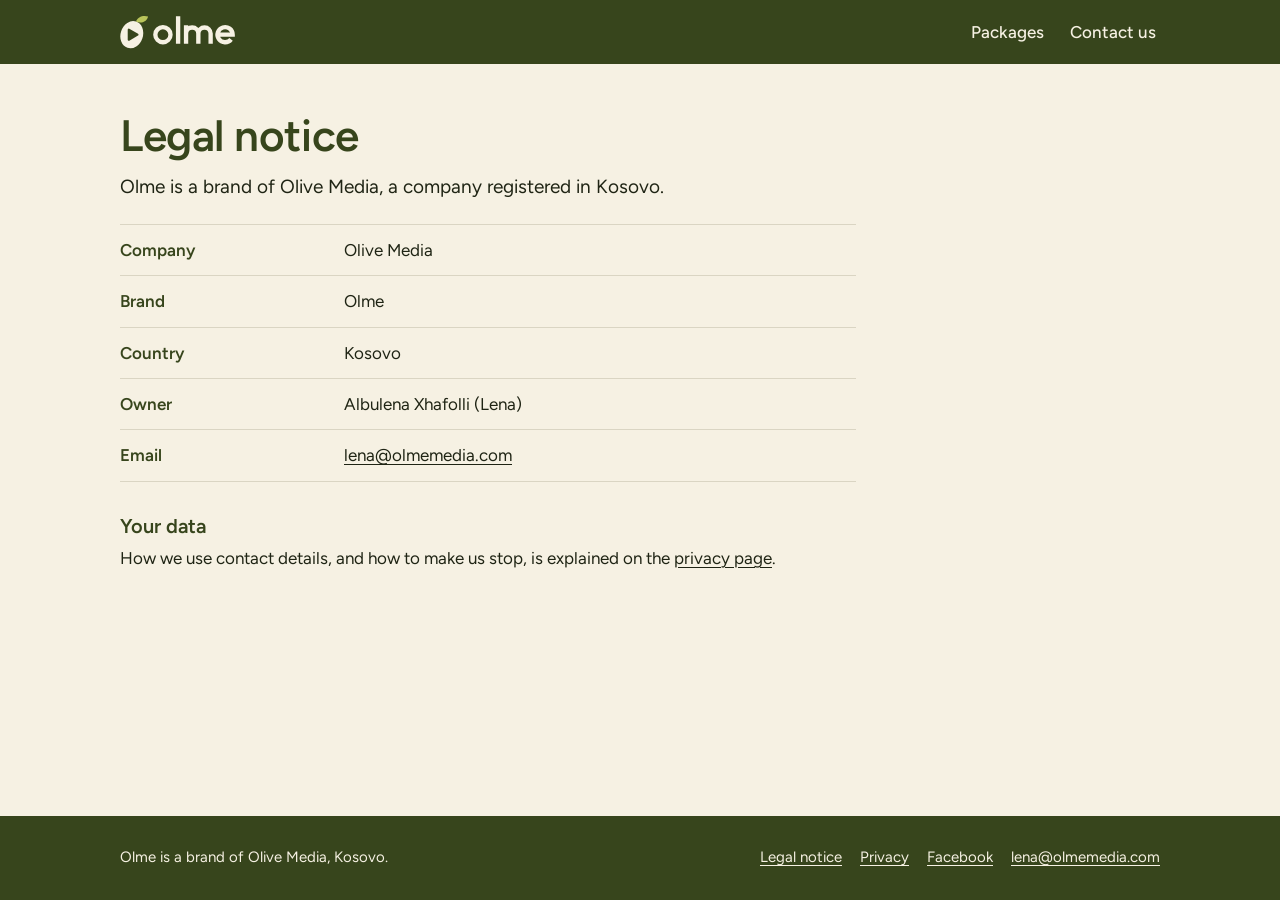
==== commit 77e9040b: "Calm the packages and cut what the home page could not justify Every element now has a stated reason" ====
--- a/legal/index.html
+++ b/legal/index.html
@@ -47,7 +47,6 @@
 
 <footer class="foot">
   <div class="wrap">
-    <img src="../img/olme_logo_cream.svg" alt="Olme" width="405" height="120">
     <div class="foot-in">
       <p>Olme is a brand of Olive Media, Kosovo.</p>
       <ul>
--- a/css/site.css
+++ b/css/site.css
@@ -12,15 +12,13 @@
   --olive-2: #414F24;
   --cream: #F6F1E3;
   --leaf: #8E9B3A;
-  --leaf-light: #B9C45A;
+  --lime: #B9C45A; /* means one thing: the launch offer */
+  --green: #5F7F1C; /* means one thing: the price after discount, on a light card */
   --ink: #1F2414;
   --mute: #5B6150;
   --line: #DAD5C3;
   --paper: #FFFDF8;
-  --cream-2: #ECE6D1;
   --soft-on-olive: #D9DCC4;
-  --tomato: #D1432B; /* only for the launch offer */
-  --tomato-on-olive: #FF6A4D; /* the crossing line on olive */
   color-scheme: light;
 }
 
@@ -78,41 +76,27 @@
   text-decoration: none;
 }
 .btn:hover { background: var(--olive-2); }
+.hero .btn, .close .btn { background: var(--cream); color: var(--olive); }
+.hero .btn:hover, .close .btn:hover { background: #fff; }
 .more { display: inline-flex; align-items: center; min-height: 44px; font-weight: 600; }
 
-/* Hero: the picture does the talking */
-.hero {
-  background:
-    radial-gradient(70% 42% at 50% 74%, rgba(185, 196, 90, .34), rgba(185, 196, 90, 0) 72%),
-    var(--olive);
-  border-radius: 0 0 28px 28px;
-  overflow: hidden;
-}
+/* Hero: the sample phones are the only strong colour on the page, because they show the work */
+.hero { background: var(--olive); border-radius: 0 0 28px 28px; overflow: hidden; }
 .hero-grid { display: grid; padding-block: 4px 0; }
 .flash {
-  display: inline-flex;
-  flex-wrap: wrap;
-  align-items: baseline;
-  gap: 0 8px;
+  display: inline-block;
   padding: 5px 14px;
   border-radius: 999px;
-  background: var(--tomato);
-  color: #fff;
-  font-size: .9375rem;
+  background: var(--lime);
+  color: var(--olive);
+  font-size: clamp(.8125rem, 3.8vw, .9375rem);
   font-weight: 700;
   line-height: 1.35;
-  text-decoration: none;
-}
-.flash b { font-size: 1.0625rem; font-weight: 800; }
-.flash:hover { text-decoration: underline; }
-.flash:focus-visible { outline-color: #fff; }
+}
 .hero h1 { margin-top: 12px; font-size: clamp(1.625rem, 8.5vw, 3.25rem); line-height: 1.1; font-weight: 700; letter-spacing: -.015em; }
 .hero h1 span { display: block; }
-.hero h1 .hl { color: var(--leaf-light); }
 .hero .sub { margin-top: 8px; font-size: 1.0625rem; line-height: 1.35; text-wrap: balance; }
 .actions { display: flex; flex-wrap: wrap; align-items: center; gap: 4px 20px; margin-top: 14px; }
-.hero .btn { background: var(--cream); color: var(--olive); }
-.hero .btn:hover { background: #fff; }
 .hero-art { margin: 10px -20px 0; }
 .phones { display: block; width: 100%; height: auto; }
 .hero-art figcaption { padding: 6px 16px 14px; text-align: center; font-size: .8125rem; color: var(--soft-on-olive); }
@@ -121,175 +105,80 @@
 .ad-b.d { fill: #2A1830; }
 .ad-l { font-size: 14px; font-weight: 700; fill: #fff; }
 .ad-o { font-size: 9.5px; font-weight: 800; fill: #fff; letter-spacing: .4px; }
-.art-t { font-size: 15px; font-weight: 800; letter-spacing: .3px; }
-.art-t.s { font-size: 12px; }
-
-/* The launch offer. The full price has a thick line through it and always its date beside it. */
-.strike {
-  position: relative;
-  display: inline-block;
-  font-size: clamp(.875rem, 4.6vw, 1.1875rem);
-  line-height: 1.2;
-  font-weight: 600;
-  text-decoration: none;
-  white-space: nowrap;
-}
-.strike::after {
-  content: "";
-  position: absolute;
-  left: -.12em;
-  right: -.12em;
-  top: 50%;
-  height: .14em;
-  margin-top: -.07em;
-  border-radius: 99px;
-  background: var(--tomato);
-  transform: rotate(-4deg);
-}
-.plan.hi .strike::after { background: var(--tomato-on-olive); }
-.off {
-  display: inline-block;
-  margin-top: 4px;
-  background: var(--tomato);
-  color: #fff;
-  font-size: .875rem;
-  line-height: 1.2;
-  font-weight: 800;
-  padding: 3px 8px;
-  border-radius: 7px;
-  white-space: nowrap;
-}
-.full { margin-top: 2px; font-size: .75rem; line-height: 1.2; font-weight: 500; color: var(--mute); }
-.save {
-  margin: 8px -2px 0;
-  padding: 5px 4px;
-  border-radius: 8px;
-  background: var(--leaf-light);
-  color: var(--olive);
-  font-size: .75rem;
-  font-weight: 600;
-  line-height: 1.2;
-  align-self: start;
-}
-.save b { display: block; font-size: .9375rem; font-weight: 800; }
+.art-t { font-size: 17px; font-weight: 800; letter-spacing: .3px; }
 
 /* Sections */
-.section { padding-block: 28px; }
+.section { padding-block: 32px; }
 .section + .section { padding-top: 0; }
-.section h2, .gift h2 { font-size: 1.75rem; line-height: 1.15; font-weight: 700; letter-spacing: -.01em; color: var(--olive); }
-
-/* What we do: three tiles */
+.section h2, .close h2 { font-size: 1.75rem; line-height: 1.15; font-weight: 700; letter-spacing: -.01em; color: var(--olive); }
+
+/* What we do */
 .trio { margin-top: 14px; display: grid; gap: 10px; }
 .tile {
   display: grid;
-  grid-template-columns: 42% 1fr;
+  grid-template-columns: 38% 1fr;
   align-items: center;
-  gap: 12px;
-  padding-right: 14px;
-  border-radius: 20px;
-  overflow: hidden;
+  gap: 14px;
+  padding: 10px 14px 10px 6px;
+  background: var(--paper);
+  border-radius: 18px;
 }
 .tile svg { display: block; width: 100%; height: auto; }
-.tile h3 { font-size: 1.5rem; line-height: 1.1; font-weight: 800; letter-spacing: -.01em; }
+.tile h3 { font-size: 1.375rem; line-height: 1.1; font-weight: 800; letter-spacing: -.01em; color: var(--olive); }
 .tile p { margin-top: 4px; font-size: .9375rem; line-height: 1.3; }
-.t-video { background: var(--olive); color: var(--cream); }
-.t-image { background: var(--leaf-light); color: var(--olive); }
-.t-post { background: var(--cream-2); color: var(--olive); }
-
-/* How it works: a journey */
-.steps { margin-top: 12px; display: grid; gap: 8px; }
-.steps li { position: relative; display: grid; grid-template-columns: 50px 1fr; align-items: center; gap: 12px; line-height: 1.25; }
-.steps svg { position: relative; z-index: 1; display: block; width: 50px; height: 50px; }
+
+/* How it works */
+.steps { margin-top: 14px; display: grid; gap: 12px; counter-reset: step; }
+.steps li { position: relative; padding-left: 40px; line-height: 1.3; counter-increment: step; }
+.steps li::before { content: counter(step); position: absolute; left: 0; top: -.14em; font-size: 1.75rem; line-height: 1.2; font-weight: 800; color: var(--olive); }
 .steps b { font-weight: 800; color: var(--olive); }
-.steps li:not(:last-child)::after { content: ""; position: absolute; left: 24px; top: 50px; height: 8px; border-left: 2px dashed var(--leaf); }
-
-/* Packages */
+
+/* Packages. A card shows only what differs between them. */
+.all { margin-top: 8px; line-height: 1.35; }
 .offer {
-  margin-top: 12px;
-  background: var(--tomato);
-  color: #fff;
-  border-radius: 16px;
+  margin-top: 14px;
   padding: 12px 16px;
   display: flex;
   flex-wrap: wrap;
   align-items: center;
-  gap: 2px 20px;
-}
-.offer .big { font-size: 2.75rem; line-height: 1.05; font-weight: 800; letter-spacing: -.02em; white-space: nowrap; }
-.offer .words { flex: 1 1 250px; line-height: 1.25; text-wrap: balance; }
-.offer .words strong { display: block; font-size: 1.1875rem; font-weight: 800; }
-.offer .words span { display: block; font-size: .9375rem; font-weight: 500; }
-.plans {
-  margin-top: 34px;
+  gap: 2px 10px;
+  background: var(--lime);
+  color: var(--olive);
+  border-radius: 16px;
+}
+.offer b { font-size: clamp(2rem, 10.5vw, 2.75rem); line-height: 1.05; font-weight: 800; letter-spacing: -.02em; white-space: nowrap; }
+.offer span { font-size: .9375rem; line-height: 1.2; font-weight: 600; }
+.offer strong { display: block; font-size: clamp(.875rem, 4.4vw, 1.125rem); font-weight: 800; white-space: nowrap; }
+.offer small { flex-basis: 100%; font-size: .9375rem; line-height: 1.3; font-weight: 500; }
+.plans { margin-top: 10px; display: grid; gap: 10px; }
+.plan {
   display: grid;
-  grid-template-columns: repeat(3, minmax(0, 1fr));
-  grid-template-rows: repeat(7, auto);
-  gap: 0 6px;
-}
-.plan {
-  position: relative;
-  display: grid;
-  grid-row: span 7;
-  grid-template-rows: subgrid; /* keeps the rows of all three columns level, so the amounts compare directly */
-  row-gap: 0;
-  min-width: 0;
-  padding: 10px 7px 10px;
+  grid-template-columns: minmax(0, 1fr) auto;
+  grid-template-rows: auto auto 1fr;
+  gap: 0 12px;
+  padding: 16px 18px;
   background: var(--paper);
-  border: 1px solid var(--line);
-  border-radius: 14px;
-  text-align: center;
-}
-.plan.hi { background: var(--olive); border-color: var(--olive); color: var(--cream); }
-.plan.hi h3 { color: var(--cream); }
-.plan.hi .per, .plan.hi .full, .plan.hi .n span { color: var(--soft-on-olive); }
-.plan.hi .amount, .plan.hi .extras { border-color: #5A6A36; }
-.tag {
-  position: absolute;
-  bottom: 100%;
-  left: 50%;
-  transform: translate(-50%, 8px);
-  width: max-content;
-  max-width: 96%;
-  background: var(--leaf-light);
-  color: var(--olive);
-  font-size: .75rem;
-  font-weight: 800;
-  line-height: 1.1;
-  padding: 3px 8px;
-  border-radius: 8px;
-}
-.plan h3 { font-size: 1.25rem; line-height: 1.15; font-weight: 800; color: var(--olive); }
-.deal { margin-top: 8px; }
-.now { margin-top: 6px; }
-.price { font-size: 2.625rem; line-height: 1; font-weight: 800; letter-spacing: -.03em; }
-.per { font-size: .75rem; line-height: 1.2; font-weight: 600; color: var(--mute); }
-
-/* The amounts, shown literally: one tile is one video or one image */
-.amount { margin-top: 8px; padding-top: 8px; border-top: 1px solid var(--line); }
-.n { font-size: .875rem; line-height: 1.15; font-weight: 800; }
-.n b { display: block; font-size: 2.125rem; line-height: 1; font-weight: 800; letter-spacing: -.02em; }
-.n span { font-size: .75rem; font-weight: 500; color: var(--mute); white-space: nowrap; }
-.tiles { display: grid; grid-template-columns: repeat(5, 1fr); gap: 2px; margin-top: 6px; }
-.tiles i { display: block; aspect-ratio: 1; border-radius: 2.5px; background: var(--leaf-light); }
-.tiles i:nth-child(3n) { background: var(--leaf); }
-.tiles i:nth-child(7n+2) { background: #F2B632; }
-.tiles.v i { position: relative; aspect-ratio: 3 / 4; background: var(--olive); }
-.tiles.v i::after { content: ""; position: absolute; inset: 30% 24% 30% 30%; background: var(--cream); clip-path: polygon(0 0, 100% 50%, 0 100%); }
-.plan.hi .tiles.v i { background: var(--cream); }
-.plan.hi .tiles.v i::after { background: var(--olive); }
-.extras { display: grid; align-content: start; gap: 6px; margin-top: 8px; padding-top: 8px; border-top: 1px solid var(--line); font-size: .75rem; font-weight: 600; line-height: 1.15; }
-.extras li { display: grid; justify-items: center; gap: 3px; text-wrap: balance; }
-.extras svg { width: 24px; height: 24px; display: block; }
-.apps { display: flex; gap: 2px; }
-.extras .plus { font-weight: 800; color: var(--olive); }
-.promise { margin-top: 12px; font-size: .8125rem; color: var(--mute); max-width: 52rem; line-height: 1.4; }
+  border-radius: 18px;
+}
+.plan.hi { background: var(--olive); color: var(--cream); }
+.plan h3 { grid-column: 1 / -1; font-size: 1.25rem; line-height: 1.2; font-weight: 800; }
+.price { margin-top: 6px; }
+.price s { display: block; font-size: 1.375rem; line-height: 1.2; font-weight: 500; color: var(--mute); text-decoration-thickness: 1.5px; }
+.plan.hi .price s { color: var(--soft-on-olive); }
+.price b { display: block; font-size: clamp(2.75rem, 13.5vw, 3.25rem); line-height: 1; font-weight: 800; letter-spacing: -.025em; color: var(--green); }
+.plan.hi .price b { color: var(--lime); }
+.price span { display: block; font-size: .9375rem; line-height: 1.25; font-weight: 600; }
+.counts { margin-top: 12px; display: grid; align-content: start; gap: 6px; }
+.counts li { display: grid; grid-template-columns: 2.75rem auto; align-items: baseline; gap: 6px; font-size: 1rem; line-height: 1.1; font-weight: 600; }
+.counts b { text-align: right; font-size: 2.25rem; line-height: 1.05; font-weight: 800; letter-spacing: -.02em; }
+.adds { grid-column: 1 / -1; margin-top: 10px; font-size: 1.0625rem; line-height: 1.25; font-weight: 800; color: var(--olive); }
+.next { margin-top: 14px; }
+.promise { margin-top: 12px; font-size: .875rem; line-height: 1.4; color: var(--mute); max-width: 46rem; }
 .promise b { font-weight: 700; color: var(--ink); }
 
-/* Plain words: tap to open */
-.section.band { background: var(--paper); padding-block: 28px; }
-.section .lead { margin-top: 2px; color: var(--mute); }
-.qa { margin-top: 12px; display: grid; gap: 6px; }
-.qa details { background: var(--cream); border-radius: 12px; }
+/* Questions: tap to open */
+.qa { margin-top: 10px; display: grid; gap: 6px; }
+.qa details { background: var(--paper); border-radius: 12px; }
 .qa summary {
   position: relative;
   min-height: 44px;
@@ -303,40 +192,34 @@
   list-style: none;
 }
 .qa summary::-webkit-details-marker { display: none; }
-.qa summary::after { content: "+"; position: absolute; right: 14px; top: 50%; margin-top: -.6em; font-size: 1.5rem; line-height: 1.2; font-weight: 500; color: var(--leaf); }
+.qa summary::after { content: "+"; position: absolute; right: 14px; top: 50%; margin-top: -.6em; font-size: 1.5rem; line-height: 1.2; font-weight: 500; }
 .qa details[open] summary::after { content: "\2212"; }
 .qa summary:focus-visible { outline: 3px solid var(--leaf); outline-offset: 2px; border-radius: 12px; }
 .qa details p { padding: 0 14px 14px; line-height: 1.4; }
 .qa details p + p { margin-top: -6px; }
 .vs { margin-top: 14px; display: grid; grid-template-columns: 1fr 1fr; gap: 8px; }
-.vs > div { background: var(--cream); color: var(--olive); border-radius: 16px; padding: 12px 10px 12px; text-align: center; }
-.vs > div.dark { background: var(--olive); color: var(--cream); }
+.vs > div { background: var(--paper); color: var(--olive); border-radius: 18px; padding: 12px 10px; text-align: center; }
 .vs h3 { font-size: 1.25rem; font-weight: 800; line-height: 1.1; }
 .vs svg { display: block; width: 100%; height: auto; margin-top: 6px; }
 .vs p { margin-top: 6px; font-size: .8125rem; line-height: 1.25; }
 .vs p b { display: block; font-size: .9375rem; font-weight: 800; }
 
-/* The gift */
-.gift { background: var(--olive); color: var(--cream); padding-block: 22px; }
-.gift-in { display: grid; grid-template-columns: 72px 1fr; gap: 8px 14px; align-items: center; }
-.gift-in > div { grid-column: 1 / -1; }
-.gift-in svg { display: block; width: 72px; height: 72px; }
-.gift h2 { color: var(--cream); font-size: 1.5rem; }
-.gift p { line-height: 1.35; font-size: 1rem; }
-.gift p.note { margin-top: 8px; font-size: .8125rem; color: var(--soft-on-olive); }
-
-/* Contact, who we are, saying no */
-#contact { padding-top: 24px; padding-bottom: 24px; }
-.reach { background: var(--leaf-light); color: var(--olive); border-radius: 20px; padding: 16px; text-align: center; }
-.reach p { margin-top: 2px; }
-.reach .btn { margin-top: 12px; }
-.duo { margin-top: 16px; display: grid; gap: 10px; font-size: .9375rem; line-height: 1.4; color: var(--mute); }
+/* The gift and the next step */
+.close { background: var(--olive); color: var(--cream); padding-block: 28px; }
+.close h2 { color: var(--cream); }
+.close p { margin-top: 8px; line-height: 1.35; }
+.close p.note { font-size: .875rem; color: var(--soft-on-olive); }
+.close p.reach { margin-top: 18px; font-weight: 600; }
+.close .btn { margin-top: 10px; }
+
+/* Who we are, saying no */
+.close + .section { padding-block: 28px; }
+.duo { display: grid; gap: 14px; font-size: .9375rem; line-height: 1.4; color: var(--mute); }
 .duo h3 { font-size: 1.0625rem; font-weight: 800; color: var(--olive); }
 .duo p { margin-top: 2px; }
 
 /* Footer */
-.foot { background: var(--olive); color: var(--cream); padding-block: 20px 20px; font-size: .9375rem; }
-.foot img { display: none; width: 96px; margin-left: -5px; }
+.foot { background: var(--olive); color: var(--cream); padding-block: 20px; font-size: .9375rem; }
 .foot p { margin-top: 0; }
 .foot ul { margin-top: 4px; display: flex; flex-wrap: wrap; gap: 0 18px; }
 .foot li a { display: inline-flex; align-items: center; min-height: 44px; }
@@ -386,53 +269,23 @@
   .bar nav a { padding-inline: 12px; }
   .hero-art { margin: 16px auto 0; width: 100%; max-width: 620px; }
   .section { padding-block: 64px; }
-  .section.band { padding-block: 64px; }
-  .section h2 { font-size: 2.25rem; }
+  .section h2, .close h2 { font-size: 2.25rem; }
   .trio { grid-template-columns: repeat(3, 1fr); gap: 16px; margin-top: 24px; }
-  .tile { display: block; padding: 0 0 20px; }
-  .tile > div { padding: 8px 20px 0; }
-  .steps { margin-top: 24px; }
-  .gift { padding-block: 56px; }
-  .gift-in { grid-template-columns: 140px 1fr; grid-template-rows: auto 1fr; gap: 8px 40px; }
-  .gift-in svg { grid-row: 1 / span 2; }
-  .gift-in > div { grid-column: 2; }
-  .gift-in svg { width: 140px; height: 140px; }
-  .gift h2 { font-size: 2.25rem; }
-  .gift p { font-size: 1.1875rem; max-width: 42rem; }
-  .gift p.note { font-size: .9375rem; }
-  .promise { margin-top: 18px; font-size: .9375rem; }
-  #contact { padding-top: 64px; padding-bottom: 64px; }
-  .reach { padding: 36px; }
-  .plans { margin-top: 40px; gap: 0 14px; }
-  .plan { padding: 22px 22px 18px; border-radius: 20px; }
-  .tag { font-size: .8125rem; padding: 4px 12px; transform: translate(-50%, 12px); border-radius: 999px; }
-  .plan h3 { font-size: 1.75rem; }
-  .off { font-size: 1.125rem; padding: 5px 12px; margin-top: 6px; }
-  .strike { font-size: 1.75rem; }
-  .deal { margin-top: 12px; }
-  .amount { margin-top: 14px; padding-top: 14px; }
-  .full { font-size: .9375rem; }
-  .price { font-size: 4.5rem; }
-  .per { font-size: 1rem; }
-  .save { font-size: 1rem; padding: 8px; margin-inline: 0; margin-top: 12px; }
-  .save b { display: inline; font-size: 1.0625rem; }
-  .n b { font-size: 3.5rem; }
-  .n span { font-size: .9375rem; }
-  .tiles { grid-template-columns: repeat(10, 1fr); gap: 3px; margin-top: 12px; }
-  .n { font-size: 1.25rem; }
-  .tiles i { border-radius: 4px; }
-  .extras { grid-template-columns: 1fr 1fr; font-size: .9375rem; gap: 12px 8px; }
-  .extras svg { width: 32px; height: 32px; }
-  .apps { gap: 3px; }
-  .extras .plus { grid-column: 1 / -1; }
-  .duo { grid-template-columns: 1fr 1fr; gap: 40px; margin-top: 32px; }
+  .tile { display: block; padding: 20px; }
+  .tile h3 { margin-top: 14px; }
+  .steps { margin-top: 24px; grid-template-columns: repeat(2, 1fr); gap: 20px 32px; }
+  .plans, .offer { max-width: 34rem; }
+  .close { padding-block: 56px; }
+  .close p { font-size: 1.1875rem; max-width: 42rem; }
+  .close p.note { font-size: .9375rem; }
+  .promise { font-size: .9375rem; }
+  .close + .section { padding-block: 48px; }
+  .duo { grid-template-columns: 1fr 1fr; gap: 40px; }
   .vs { gap: 12px; }
   .vs > div { padding: 18px 16px; }
   .vs p { font-size: .9375rem; }
   .vs p b { font-size: 1.0625rem; }
-  .foot img { display: block; }
-  .foot-in { margin-top: 8px; display: flex; flex-wrap: wrap; align-items: center; justify-content: space-between; gap: 8px 32px; }
-  .foot p { margin-top: 0; }
+  .foot-in { display: flex; flex-wrap: wrap; align-items: center; justify-content: space-between; gap: 8px 32px; }
   .foot ul { margin-top: 0; }
   .doc { padding-block: 48px 80px; }
   .doc h1, .lost h1 { font-size: 2.75rem; }
@@ -441,7 +294,7 @@
 }
 
 @media (min-width: 1000px) {
-  .hero { border-radius: 0 0 40px 40px; background: radial-gradient(46% 62% at 74% 56%, rgba(185, 196, 90, .34), rgba(185, 196, 90, 0) 72%), var(--olive); }
+  .hero { border-radius: 0 0 40px 40px; }
   .hero .bar, .hero-grid { max-width: 1360px; }
   .hero-grid { grid-template-columns: minmax(0, 1fr) minmax(0, 1.15fr); gap: 32px; align-items: center; padding-block: 8px 28px; }
   .hero h1 { margin-top: 20px; font-size: clamp(2.625rem, 4vw, 3.625rem); }
@@ -449,33 +302,37 @@
   .actions { margin-top: 24px; }
   .hero-art { margin: 0; max-width: none; }
   .steps { grid-template-columns: repeat(4, 1fr); gap: 24px; }
-  .steps li { display: block; }
-  .steps svg { width: 96px; height: 96px; }
-  .steps p { margin-top: 12px; font-size: 1.0625rem; }
-  .steps li:not(:last-child)::after { left: 106px; right: -14px; top: 47px; height: 0; border-left: 0; border-top: 2px dashed var(--leaf); }
-    .words-grid { display: grid; grid-template-columns: 1fr 1fr; gap: 48px; align-items: start; }
-  .vs { margin-top: 0; }
-}
-
-/* Gentle movement, and none for anyone who asked for less */
+  .steps li { padding-left: 0; }
+  .steps li::before { position: static; display: block; margin-bottom: 6px; font-size: 2.5rem; line-height: 1; }
+  .plans, .offer { max-width: none; }
+  .offer { padding: 14px 24px; gap: 0 24px; }
+  .offer b { font-size: 3.25rem; }
+  .offer span { font-size: 1.125rem; }
+  .offer strong { display: inline; font-size: 1.375rem; }
+  .offer small { flex-basis: auto; margin-left: auto; font-size: 1.125rem; }
+  .plans { grid-template-columns: repeat(3, minmax(0, 1fr)); gap: 14px; }
+  .plan { padding: 22px; border-radius: 20px; }
+  .plan h3 { font-size: 1.5rem; }
+  .price s { font-size: 1.5rem; }
+  .price b { font-size: 3.5rem; }
+  .price span { font-size: 1rem; }
+  .next { margin-top: 20px; }
+  .words-grid { display: grid; grid-template-columns: 1fr 1fr; gap: 24px 48px; align-items: start; }
+  .words-grid h2 { grid-column: 1 / -1; }
+  .vs { margin-top: 0; grid-column: 2; grid-row: 2; }
+  .qa { margin-top: 0; grid-column: 1; grid-row: 2; }
+}
+
+/* Inside the sample phones only: they show videos, so they move. None for anyone who asked for less. */
 @media (prefers-reduced-motion: no-preference) {
-  .bob-a { animation: bob 6s ease-in-out infinite; }
-  .bob-b { animation: bob 7.5s ease-in-out -2.5s infinite; }
-  .bob-c { animation: bob 9s ease-in-out -5s infinite; }
   .spin { animation: spin 48s linear infinite; transform-origin: 90px 206px; }
   .snip-a { animation: snip-a 3.2s ease-in-out infinite; transform-origin: 90px 200px; }
   .snip-b { animation: snip-b 3.2s ease-in-out infinite; transform-origin: 90px 200px; }
   .swing { animation: swing 3.6s ease-in-out infinite; transform-origin: 132px 207px; }
   .fill { animation: fill 8s linear infinite; transform-origin: 10px 22px; }
-  .flow { animation: flow 1.2s linear infinite; }
-  .twinkle { animation: twinkle 2.8s ease-in-out infinite; }
-  .twinkle.t2 { animation-delay: -1.4s; }
-}
-@keyframes bob { 50% { transform: translateY(-7px); } }
+}
 @keyframes spin { to { transform: rotate(360deg); } }
 @keyframes snip-a { 50% { transform: rotate(-10deg); } }
 @keyframes snip-b { 50% { transform: rotate(10deg); } }
 @keyframes swing { 25% { transform: rotate(5deg); } 75% { transform: rotate(-5deg); } }
 @keyframes fill { from { transform: scaleX(0); } to { transform: scaleX(1); } }
-@keyframes flow { to { stroke-dashoffset: -16; } }
-@keyframes twinkle { 50% { opacity: .25; } }
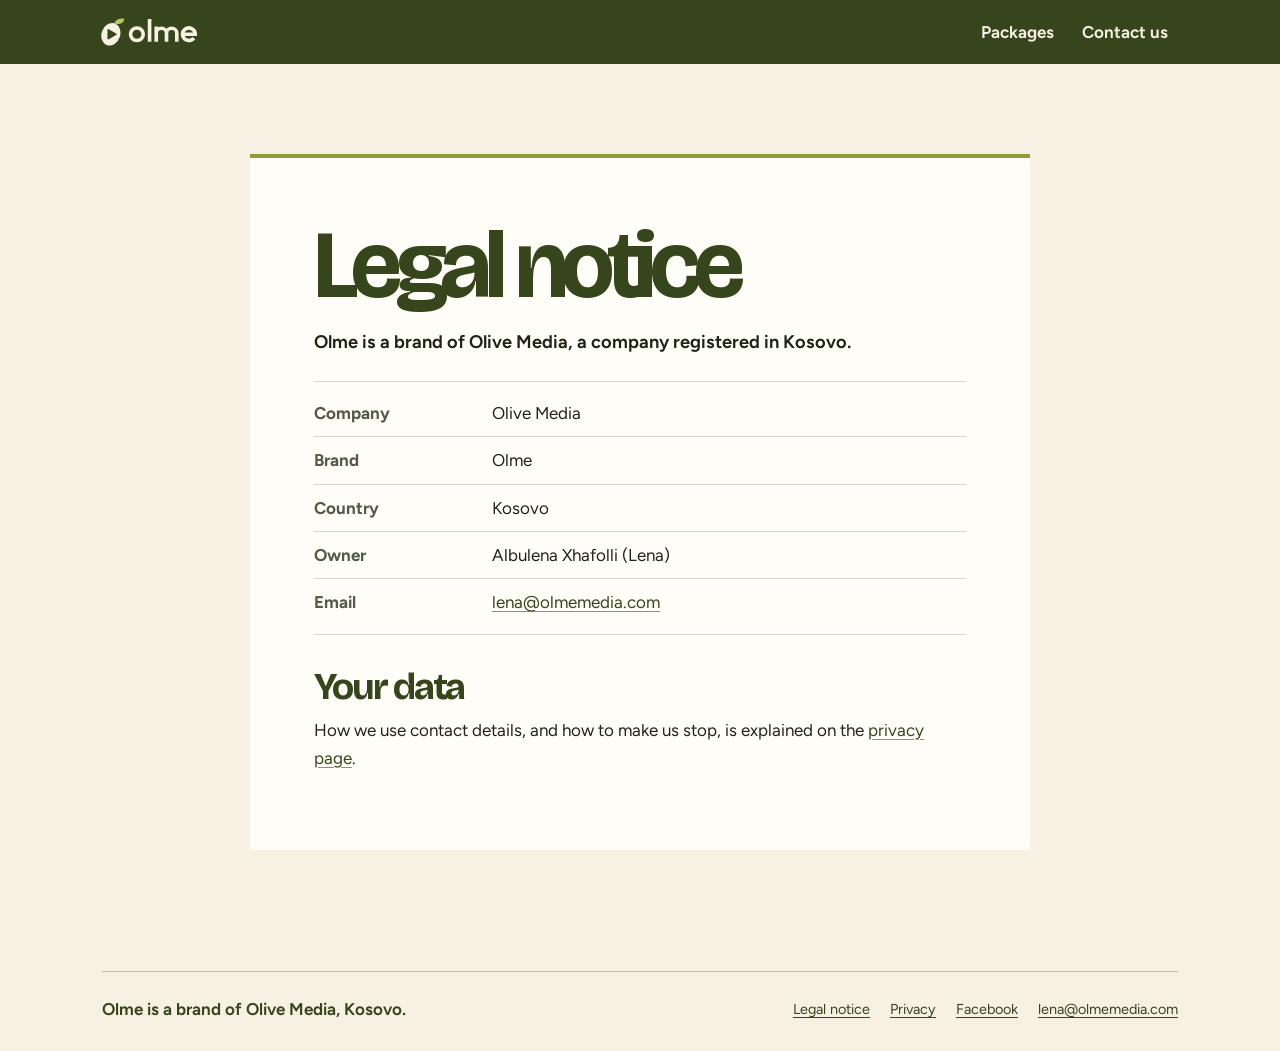
==== commit 8c3ea968: "Honest wording: follower total names the brands; legal page description matches its content Co-Autho" ====
--- a/legal/index.html
+++ b/legal/index.html
@@ -4,7 +4,7 @@
 <meta charset="utf-8">
 <meta name="viewport" content="width=device-width, initial-scale=1">
 <title>Legal notice | Olme</title>
-<meta name="description" content="Legal details of Olive Media, the company behind the brand Olme: legal form, address, phone, email and registration number.">
+<meta name="description" content="Legal details of Olive Media, the company behind the brand Olme, and how to reach us.">
 <link rel="canonical" href="https://olmemedia.com/legal/">
 <link rel="icon" href="../favicon.ico" sizes="32x32">
 <link rel="icon" href="../favicon.svg" type="image/svg+xml">
--- a/css/site.css
+++ b/css/site.css
@@ -1,338 +1,44 @@
-/* Olme. Plain CSS, phone first. Font: Figtree, SIL Open Font License 1.1, served from /fonts/ (see fonts/OFL.txt). */
-@font-face {
-  font-family: "Figtree";
-  src: url("../fonts/figtree-latin-wght.woff2") format("woff2");
-  font-weight: 300 900;
-  font-style: normal;
-  font-display: swap;
-}
+@font-face{font-family:Bricolage;src:url('../fonts/bricolage-grotesque-latin-var.woff2') format('woff2');font-weight:200 800;font-display:swap}
+@font-face{font-family:Figtree;src:url('../fonts/figtree-latin-wght.woff2') format('woff2');font-weight:300 900;font-display:swap}
+:root{--olive:#37451C;--cream:#F6F1E3;--leaf:#8E9B3A;--lime:#B9C45A;--green:#5F7F1C;--ink:#1F2414;--mute:#545A48;--paper:#FFFDF8;--line:#DAD5C3;color-scheme:light}
+*,*::before,*::after{box-sizing:border-box}
+html{scroll-behavior:smooth;scroll-padding-top:1rem;background:var(--olive);-webkit-text-size-adjust:100%}
+body{margin:0;background:var(--cream);color:var(--ink);font:400 1.0625rem/1.55 Figtree,system-ui,sans-serif;min-height:100vh;display:flex;flex-direction:column;overflow-x:hidden}
+main{flex:1 0 auto;width:100%}img{display:block;max-width:100%;height:auto}h1,h2,h3,p,ul,ol,dl,dd{margin:0}ul,ol{padding:0;list-style:none}a{color:inherit;text-underline-offset:.18em;text-decoration-thickness:1px}a:hover{text-decoration-thickness:2px}a:focus-visible,button:focus-visible,summary:focus-visible{outline:3px solid var(--leaf);outline-offset:4px;border-radius:3px}.sprite{position:absolute;width:0;height:0;overflow:hidden}.wrap{width:100%;max-width:1120px;margin-inline:auto;padding-inline:22px}
+/* Shared inner-page masthead and footer */
+.top{background:var(--olive);color:var(--cream)}.bar{display:flex;align-items:center;justify-content:space-between;gap:12px;padding-block:10px}.bar .logo{display:block;padding-block:4px;flex:none}.bar .logo img{width:108px;margin-left:-6px}.bar nav{display:flex;gap:8px}.bar nav a{display:inline-flex;align-items:center;min-height:44px;padding-inline:10px;text-decoration:none;font-weight:650;white-space:nowrap}.bar nav a:hover{text-decoration:underline}
+@media(max-width:359px){.bar .logo img{width:90px}.bar nav{gap:2px}.bar nav a{padding-inline:6px}}
+.foot{padding:32px 0 24px;background:var(--cream);color:var(--olive)}.foot-in{display:flex;justify-content:space-between;align-items:center;gap:20px;border-top:1px solid rgba(55,69,28,.3);padding-top:20px}.foot-in>p{font-weight:650}.foot ul{display:flex;flex-wrap:wrap;gap:10px 20px;font-size:.9rem}.foot a{display:inline-block;padding:6px 0}
+/* Video wall entrance */
+.entrance{position:relative;min-height:100svh;min-height:100vh;overflow:hidden;background:var(--olive);color:var(--cream);display:grid;place-items:center;isolation:isolate}.wall{position:absolute;z-index:-3;inset:-16vh -4vw;display:grid;grid-template-columns:repeat(2,minmax(0,1fr));gap:clamp(8px,1.4vw,22px);overflow:hidden;transform:rotate(-5deg) scale(1.14)}.wall-column{min-width:0;display:flex;flex-direction:column;gap:clamp(8px,1.4vw,22px);will-change:transform}.wall-column:nth-child(n+3){display:none}
+@media(min-width:701px){.wall{grid-template-columns:repeat(4,minmax(0,1fr))}.wall-column:nth-child(3),.wall-column:nth-child(4){display:flex}}
+.wall-column img,.wall-column video{display:block;width:100%;aspect-ratio:9/16;object-fit:cover;border-radius:7px}.rise{animation:wall-up 52s linear infinite}.fall{animation:wall-down 59s linear infinite}@keyframes wall-up{to{transform:translateY(-50%)}}@keyframes wall-down{from{transform:translateY(-50%)}to{transform:translateY(0)}}.veil{position:absolute;z-index:-2;inset:0;background:rgba(27,36,12,.76)}.topline{position:absolute;z-index:2;top:0;left:0;right:0;display:flex;align-items:center;justify-content:space-between;padding:clamp(20px,3vw,42px) clamp(22px,5.8vw,84px)}.topline img{width:clamp(102px,10vw,145px)}.nav-contact{font-weight:700;text-decoration:none;border-bottom:1px solid rgba(246,241,227,.65);padding:.3rem 0}.hero-copy{width:min(100% - 40px,1100px);padding:94px 0 54px;text-align:center}.flash{display:inline-block;margin:0 0 clamp(18px,3vh,35px);padding:7px 15px;border-radius:99px;background:var(--lime);color:var(--ink);font-size:.85rem;font-weight:800;letter-spacing:.02em;animation:flash-in .8s both}@keyframes flash-in{from{opacity:0;transform:translateY(12px)}to{opacity:1;transform:none}}h1,h2,h3{font-family:Bricolage,Figtree,sans-serif;font-weight:700;letter-spacing:-.055em;line-height:.98}h1{margin:0 auto;font-size:clamp(2.8rem,7.2vw,6.8rem);line-height:.91;letter-spacing:-.065em;max-width:1100px}h1 em{font-style:normal;color:var(--cream)}.hero-sub{margin:22px 0 25px;font-size:clamp(1rem,1.7vw,1.25rem);font-weight:500}.hero-actions{display:flex;align-items:center;justify-content:center;gap:26px;flex-wrap:wrap}.button{display:inline-flex;align-items:center;justify-content:center;min-height:48px;padding:12px 22px;border-radius:4px;text-decoration:none;font-weight:800;transition:transform .2s ease,background-color .2s ease}.button:hover{transform:translateY(-2px)}.button-light{background:var(--cream);color:var(--olive)}.button-dark{background:var(--olive);color:var(--cream)}.text-link{font-weight:700;text-decoration-thickness:1px;text-underline-offset:5px}.text-link span{padding-left:6px}.honest{margin:30px 0 0;font-size:.9rem;color:var(--cream)}.scroll-cue{position:absolute;bottom:22px;left:50%;width:25px;height:39px;border:1px solid rgba(246,241,227,.7);border-radius:15px;transform:translateX(-50%)}.scroll-cue span{position:absolute;left:10px;top:8px;width:3px;height:7px;border-radius:5px;background:var(--cream);animation:scroll-dot 1.8s ease-in-out infinite}@keyframes scroll-dot{50%{transform:translateY(12px);opacity:.35}}
+/* Brand totals and proof */
+.brands{padding:clamp(58px,8vw,110px) clamp(22px,7vw,104px) clamp(48px,7vw,90px);background:var(--cream)}.total{display:flex;align-items:baseline;gap:18px;margin-bottom:30px}.total strong{font-family:Bricolage,sans-serif;font-size:clamp(5.5rem,16vw,12rem);line-height:.78;letter-spacing:-.09em;color:var(--olive)}.total span{max-width:245px;color:var(--mute);font-size:.92rem;line-height:1.35}.brands>h2{font-size:clamp(2rem,4vw,3rem);margin-bottom:18px;color:var(--olive)}.brand-band{display:grid;grid-template-columns:1.2fr .8fr;border-top:1px solid var(--line);border-bottom:1px solid var(--line)}.brand{padding:24px 5vw 28px 0}.brand+.brand{padding-left:5vw;padding-right:0;border-left:1px solid var(--line)}.brand-name{height:62px;display:flex;align-items:center;gap:12px;color:var(--olive)}.brand-name img{width:45px;height:auto}.brand-name strong{font-family:Bricolage,sans-serif;font-size:clamp(1.45rem,3vw,2.25rem);line-height:1;letter-spacing:-.04em}.brand-name img.novity-logo{width:min(100%,223px)}.brand>p{min-height:2.8em;margin:10px 0 20px;color:var(--mute);font-size:.95rem}.stats{display:flex;flex-wrap:wrap;gap:16px 27px}.stats li{display:grid;grid-template-columns:27px auto;align-items:center;column-gap:8px}.stats svg{width:27px;height:27px;grid-row:span 2}.stats b{font-family:Bricolage,sans-serif;color:var(--olive);font-size:1.5rem;line-height:1}.stats span{font-size:.72rem;color:var(--mute);line-height:1.2}
+/* Real work coverflow */
+.work{padding:clamp(45px,7vw,90px) 0 72px;background:var(--olive);color:var(--cream);overflow:hidden}.work-eyebrow{padding:0 clamp(22px,8vw,116px);margin-bottom:12px;font-size:.85rem;color:#E5E8D5}.work-head{padding-inline:clamp(22px,8vw,116px);display:flex;justify-content:space-between;align-items:end;gap:25px}.work-head h2{font-size:clamp(4rem,10vw,8.5rem);letter-spacing:-.08em}.work-head p{max-width:350px;margin:0 0 8px;color:#E5E8D5}.reel-track{display:flex;align-items:center;justify-content:flex-start;gap:clamp(16px,4vw,56px);min-height:660px;margin-top:20px;padding:30px max(25px,calc((100vw - 960px)/2));overflow-x:auto;overscroll-behavior-inline:contain;scroll-snap-type:x mandatory;scrollbar-width:none}.reel-track::-webkit-scrollbar{display:none}.reel{position:relative;flex:0 0 clamp(220px,27vw,340px);margin:0;scroll-snap-align:center;transform:scale(.88);filter:brightness(.72);transition:transform .45s ease,filter .45s ease}.reel-main{z-index:1;transform:scale(1);filter:none}.reel-left{transform:perspective(800px) rotateY(12deg) scale(.88)}.reel-right{transform:perspective(800px) rotateY(-12deg) scale(.88)}.reel-link{position:relative;display:block;aspect-ratio:480/854;overflow:hidden;border-radius:12px;background:#202817;color:white;text-decoration:none;box-shadow:0 24px 70px rgba(0,0,0,.28)}.reel-link img,.reel-link video{width:100%;height:100%;object-fit:cover}.reel-link:after{content:"";position:absolute;inset:50% 0 0;background:linear-gradient(transparent,rgba(19,25,11,.86))}.play-mark{position:absolute;z-index:1;left:50%;top:50%;display:grid;place-items:center;width:62px;height:62px;padding-left:4px;transform:translate(-50%,-50%);border:1px solid rgba(255,255,255,.85);border-radius:50%;background:rgba(55,69,28,.8);font-size:1.25rem}.reel-name{position:absolute;z-index:1;left:18px;right:18px;bottom:17px;font-weight:700;font-size:1rem}
+/* Service words and process */
+.services{padding:clamp(62px,10vw,140px) clamp(22px,10vw,145px);background:var(--cream);color:var(--olive)}.services>h2{font-size:clamp(2rem,4vw,3rem);margin-bottom:35px}.service-row{display:grid;grid-template-columns:minmax(0,1fr) minmax(220px,.6fr);align-items:center;gap:30px;padding:17px 0;border-top:1px solid var(--line)}.service-row:last-child{border-bottom:1px solid var(--line)}.service-row h3{font-size:clamp(4rem,11vw,9rem);letter-spacing:-.08em;line-height:.88}.service-row p{max-width:320px;color:var(--mute);font-size:1.05rem}.process{padding:clamp(60px,9vw,120px) clamp(22px,10vw,145px);background:var(--paper);color:var(--olive)}.process h2,.packages h2,.plain-words>h2{font-size:clamp(3.6rem,9vw,7rem);letter-spacing:-.08em;margin-bottom:34px}.process ol{position:relative;display:grid;grid-template-columns:repeat(4,minmax(0,1fr));gap:0}.process ol:before{content:"";position:absolute;top:27px;left:28px;right:28px;height:1px;background:var(--leaf)}.process li{position:relative;padding:0 18px 0 0}.process ol{counter-reset:step}.process li{counter-increment:step}.process li:before{content:counter(step,decimal-leading-zero);display:grid;place-items:center;width:56px;height:56px;margin-bottom:20px;border:1px solid var(--leaf);border-radius:50%;background:var(--paper);font-family:Bricolage,sans-serif;font-size:1.25rem}.process li p{max-width:230px;color:var(--mute);font-size:.95rem}.process li strong{color:var(--olive)}
+/* Price cards */
+.packages{padding:clamp(65px,9vw,125px) clamp(22px,9vw,130px);background:var(--cream);color:var(--olive)}.packages h2{margin-bottom:15px}.shared{max-width:700px;margin-bottom:26px;color:var(--mute);font-size:1rem}.offer{display:flex;align-items:center;gap:20px;overflow:hidden;margin:0 -2vw 24px;padding:12px 2vw;background:var(--lime);color:var(--ink);white-space:nowrap}.offer b{font-family:Bricolage,sans-serif;font-size:clamp(2rem,5vw,4.4rem);line-height:1;letter-spacing:-.06em}.offer span{font-weight:750}.offer small{font-size:.86rem}.plan-grid{display:grid;grid-template-columns:repeat(3,minmax(0,1fr));gap:14px;align-items:stretch}.plan{min-width:0;padding:clamp(18px,2vw,28px);border:1px solid var(--line);background:var(--paper);color:var(--olive)}.plan h3{font-size:clamp(1.5rem,2.4vw,2.4rem);margin-bottom:14px}.price{display:grid;grid-template-columns:1fr;align-items:start;gap:1px;margin-bottom:15px}.price s{width:max-content;color:var(--mute);font-size:.98rem;text-decoration-thickness:1px}.price>b{font-family:Bricolage,sans-serif;font-size:clamp(3rem,5.4vw,5.2rem);font-weight:750;line-height:.91;letter-spacing:-.075em;color:var(--green);white-space:nowrap}.price>span{font-size:.88rem;color:var(--mute)}.price .plus{font-size:.75rem}.quantity{display:flex;flex-wrap:wrap;gap:4px 15px;color:var(--mute);font-size:.91rem}.quantity b{font-family:Bricolage,sans-serif;color:var(--olive);font-size:1.45rem}.growth{background:var(--olive);border-color:var(--olive);color:var(--cream);transform:translateY(-9px)}.growth h3,.growth .quantity,.growth .quantity b,.growth .price>span,.growth .price s{color:var(--cream)}.growth .price>b{color:var(--lime)}.ads-note{margin-top:9px;font-size:.85rem;font-weight:700}.launch{max-width:680px;margin:23px 0;color:var(--mute);font-size:.92rem}.launch b{color:var(--olive)}
+/* Plain language questions */
+.plain-words{display:grid;grid-template-columns:minmax(250px,.75fr) minmax(0,1.25fr);gap:6vw;padding:clamp(60px,9vw,120px) clamp(22px,10vw,145px);background:var(--paper);color:var(--olive)}.plain-words>h2{font-size:clamp(3.5rem,7vw,6rem)}.qa details{border-top:1px solid var(--line)}.qa details:last-child{border-bottom:1px solid var(--line)}.qa summary{position:relative;display:block;padding:18px 38px 18px 0;cursor:pointer;font-weight:750;list-style:none}.qa summary::-webkit-details-marker{display:none}.qa summary:after{content:"+";position:absolute;right:4px;top:12px;color:var(--olive);font-size:1.55rem;font-weight:500}.qa details[open] summary:after{content:"−"}.qa details p{max-width:700px;margin:0 0 15px;color:var(--mute);font-size:.95rem}
+/* Gift close and about */
+.gift{display:grid;grid-template-columns:1fr minmax(300px,.72fr);align-items:end;gap:8vw;padding:clamp(65px,9vw,130px) clamp(22px,10vw,145px);background:var(--olive);color:var(--cream)}.gift h2{margin:0;font-size:clamp(4.4rem,11vw,10rem);line-height:.84;letter-spacing:-.085em}.gift-copy{max-width:470px;padding-bottom:8px}.gift-copy p{margin-bottom:17px;font-size:clamp(.98rem,1.5vw,1.12rem);line-height:1.5}.gift-copy .gift-ask{font-weight:750}.gift-copy .button{margin-top:5px}.duo-wrap{padding:clamp(45px,7vw,90px) clamp(22px,10vw,145px);background:var(--cream)}.duo{display:grid;grid-template-columns:1fr 1fr;gap:8vw}.duo h3{margin-bottom:14px;font-size:clamp(2.2rem,5vw,4rem);color:var(--olive)}.duo p{max-width:490px;color:var(--mute)}
+/* Legal, privacy and 404 */
+.doc{max-width:780px;margin:clamp(40px,7vw,90px) auto;padding:clamp(28px,5vw,64px);background:var(--paper);border-top:4px solid var(--leaf)}.doc h1,.lost h1{margin-bottom:18px;font-size:clamp(3rem,8vw,6rem);color:var(--olive)}.doc h2{margin:34px 0 10px;font-size:clamp(1.6rem,4vw,2.35rem);color:var(--olive)}.doc p,.doc li{margin:0 0 14px;color:var(--ink);line-height:1.65}.doc ul{list-style:disc;padding-left:1.4em}.doc a{color:var(--olive);text-decoration-color:var(--leaf)}.doc .lead,.doc .short{font-size:1.14rem;font-weight:650}.details{border-block:1px solid var(--line);margin:24px 0;padding:8px 0}.details>div{display:grid;grid-template-columns:minmax(100px,.35fr) 1fr;gap:12px;padding:10px 0;border-bottom:1px solid var(--line)}.details>div:last-child{border:0}.details dt{font-weight:700;color:var(--mute)}.details dd{overflow-wrap:anywhere}.lost{max-width:740px;margin:clamp(50px,10vw,140px) auto;padding:clamp(30px,6vw,70px);background:var(--paper);border-top:4px solid var(--leaf)}.lost p{max-width:560px;margin-bottom:25px}.lost .btn{display:inline-flex;padding:12px 20px;background:var(--olive);color:var(--cream);border-radius:3px;text-decoration:none;font-weight:750}
+/* Instagram dialog */
+.reel-dialog{width:min(400px,92vw);max-width:92vw;height:min(720px,94dvh);max-height:94dvh;padding:42px 12px 12px;border:0;border-radius:10px;background:var(--cream);overflow:hidden}.reel-dialog::backdrop{background:rgba(12,16,8,.8)}.dialog-close{position:absolute;top:7px;right:12px;width:38px;height:34px;border:0;background:transparent;color:var(--ink);font-size:27px;line-height:1;cursor:pointer}.embed-slot{width:100%;height:100%}.embed-slot iframe{display:block;width:100%;height:100%;border:0}
+@media(min-width:1050px){.wall{grid-template-columns:repeat(6,minmax(0,1fr))}.wall-column:nth-child(n+5){display:flex}.reel-track{margin-top:0;padding-inline:clamp(22px,8vw,116px)}}
+@media(max-width:700px){.entrance{min-height:100svh}.topline{padding:20px 21px}.hero-copy{width:calc(100% - 38px);padding:90px 0 64px}h1{font-size:clamp(2.7rem,11.8vw,4.35rem);line-height:.94}.hero-sub{margin:18px 0 22px}.hero-actions{gap:17px}.hero-actions .button{min-height:46px;padding:10px 17px}.honest{margin-top:24px}.scroll-cue{bottom:12px}.total{display:block;margin-bottom:34px}.total strong{display:block;font-size:clamp(6.4rem,29vw,9rem)}.total span{display:block;margin-top:10px;max-width:240px}.brands>h2{font-size:2.2rem}.brand-band{grid-template-columns:1fr 1fr}.brand{padding-right:14px}.brand+.brand{padding-left:15px}.brand-name{height:58px;font-size:1.35rem;white-space:normal;gap:7px}.brand-name img{width:32px}.brand-name img.novity-logo{width:100%;max-height:41px}.brand>p{min-height:4.4em;margin:8px 0 17px;font-size:.83rem}.stats{gap:10px 12px}.stats li{grid-template-columns:21px auto;column-gap:5px}.stats svg{width:21px;height:21px}.stats b{font-size:1.18rem}.stats span{font-size:.66rem}.work{padding-bottom:48px}.work-head{display:block}.work-head h2{font-size:4.5rem}.work-head>p{max-width:320px;margin-top:10px;font-size:.9rem}.reel-track{justify-content:flex-start;gap:18px;min-height:490px;margin-top:8px;padding:25px max(calc((100vw - 250px)/2),24px) 18px;scroll-padding-inline:max(calc((100vw - 250px)/2),24px)}.reel{flex-basis:250px}.reel-left{transform:rotateY(13deg) scale(.91)}.reel-right{transform:rotateY(-13deg) scale(.91)}.services{padding-block:62px}.services>h2{margin-bottom:25px}.service-row{grid-template-columns:minmax(0,1fr);gap:8px;padding:18px 0}.service-row h3{font-size:clamp(3.2rem,17vw,5rem)}.service-row p{font-size:.9rem}.process h2,.packages h2{font-size:4.5rem}.process ol{display:flex;flex-direction:column;gap:0}.process ol:before{top:25px;bottom:26px;left:26px;right:auto;width:1px;height:auto}.process li{display:grid;grid-template-columns:54px 1fr;gap:17px;align-items:start;min-height:88px;padding:0 0 20px}.process li:before{width:54px;height:54px;margin:0;font-size:1.2rem}.process li p{margin:6px 0 0;max-width:330px;font-size:.91rem}.shared{margin-bottom:23px;font-size:.9rem}.offer{flex-wrap:wrap;gap:2px 12px;margin-inline:-22px;padding:10px 22px;white-space:normal}.offer b{font-size:2.1rem}.offer span{font-size:.88rem}.offer small{flex-basis:100%;font-size:.78rem}.plan-grid{grid-template-columns:minmax(0,1fr);gap:12px}.plan{min-height:0;padding:16px 19px;display:grid;grid-template-columns:minmax(0,1fr) minmax(86px,auto);align-items:center;column-gap:8px;row-gap:0}.plan h3{grid-column:1;grid-row:1;margin:0 0 3px;font-size:1.3rem}.plan .price{grid-column:1;grid-row:2/5;align-self:center;margin:0}.plan .price>b{font-size:3.15rem}.plan .price>span{font-size:.76rem}.plan .price .plus{font-size:.68rem}.plan .quantity{grid-column:2;grid-row:2/4;display:block;text-align:right;font-size:.84rem;line-height:1.3}.plan .quantity li{white-space:nowrap}.plan .quantity b{font-size:1.2rem}.plan .ads-note{grid-column:2;grid-row:4;text-align:right;font-size:.72rem;margin:3px 0 0}.growth{transform:none}.launch{font-size:.84rem}.plain-words{grid-template-columns:1fr;gap:20px;padding-block:62px}.plain-words>h2{font-size:4rem;margin-bottom:0}.gift{grid-template-columns:1fr;gap:28px;padding:64px 23px 58px}.gift h2{font-size:clamp(4.4rem,19vw,7rem)}.gift-copy{max-width:500px}.gift-copy p{font-size:.96rem}.duo{grid-template-columns:1fr;gap:30px}.duo h3{font-size:2.8rem}.foot-in{align-items:flex-start;flex-direction:column;gap:12px}.foot ul{gap:4px 16px}.doc{margin:28px auto;padding:25px 21px}.doc h1{font-size:3.4rem}.details>div{grid-template-columns:92px 1fr;gap:8px}.lost{margin:35px auto;padding:28px 22px}.lost h1{font-size:3.5rem}}
+@media(prefers-reduced-motion:reduce){*,*::before,*::after{scroll-behavior:auto!important;animation:none!important;transition:none!important}.rise,.fall{transform:none}.reel,.reel-left,.reel-right{transform:none;filter:none}}
+@supports(animation-timeline:view()){.reel{animation:reel-focus linear both;animation-timeline:view(inline);animation-range:entry 0% exit 100%}@keyframes reel-focus{0%,100%{filter:brightness(.72);transform:rotateY(14deg) scale(.84)}50%{filter:brightness(1);transform:rotateY(0) scale(1)}}}
+/* account handle on a reel card, shown only when Our work has reels from two accounts */
+.reel-account{position:absolute;z-index:1;top:12px;left:12px;padding:4px 9px;border-radius:99px;background:rgba(20,26,12,.62);color:var(--cream);font-size:.75rem;font-weight:700}
+/* arrows under Our work, only for a mouse (a row with no scrollbar cannot be swiped with one); touch screens swipe */
+.reel-nav{display:none}
+@media(hover:hover) and (pointer:fine){.reel-nav{display:flex;justify-content:flex-end;gap:12px;padding:0 clamp(22px,8vw,116px)}.reel-nav button{display:grid;place-items:center;width:48px;height:48px;padding:0;border:1px solid rgba(246,241,227,.65);border-radius:50%;background:transparent;color:var(--cream);cursor:pointer;transition:background .2s,color .2s}.reel-nav button:hover:not([aria-disabled="true"]){background:var(--cream);color:var(--olive)}.reel-nav button[aria-disabled="true"]{opacity:.35;cursor:default}.reel-nav svg{width:22px;height:22px}}
 
-:root {
-  --olive: #37451C;
-  --olive-2: #414F24;
-  --cream: #F6F1E3;
-  --leaf: #8E9B3A;
-  --lime: #B9C45A; /* means one thing: the launch offer */
-  --green: #5F7F1C; /* means one thing: the price after discount, on a light card */
-  --ink: #1F2414;
-  --mute: #5B6150;
-  --line: #DAD5C3;
-  --paper: #FFFDF8;
-  --soft-on-olive: #D9DCC4;
-  color-scheme: light;
-}
-
-*, *::before, *::after { box-sizing: border-box; }
-
-html {
-  -webkit-text-size-adjust: 100%;
-  background: var(--olive);
-}
-
-body {
-  margin: 0;
-  background: var(--cream);
-  color: var(--ink);
-  font: 400 1.0625rem/1.55 "Figtree", system-ui, -apple-system, "Segoe UI", Roboto, Helvetica, Arial, sans-serif;
-  min-height: 100vh;
-  display: flex;
-  flex-direction: column; /* keeps the footer at the bottom on short pages */
-}
-main { flex: 1 0 auto; width: 100%; }
-
-img { display: block; max-width: 100%; height: auto; }
-h1, h2, h3, p, ul, ol, dl, dd { margin: 0; }
-ul, ol { padding: 0; list-style: none; }
-
-a { color: inherit; text-underline-offset: .18em; text-decoration-thickness: 1px; }
-a:hover { text-decoration-thickness: 2px; }
-a:focus-visible { outline: 3px solid var(--leaf); outline-offset: 2px; border-radius: 4px; }
-
-.wrap { width: 100%; max-width: 1120px; margin-inline: auto; padding-inline: 20px; }
-
-.sprite { position: absolute; width: 0; height: 0; overflow: hidden; }
-
-/* Top of every page */
-.top { background: var(--olive); color: var(--cream); }
-.bar { display: flex; align-items: center; justify-content: space-between; gap: 12px; padding-block: 10px; }
-.bar .logo { display: block; padding-block: 4px; flex: none; }
-.bar .logo img { width: 104px; margin-left: -6px; } /* the logo drawing has a small blank edge */
-.bar nav { display: flex; gap: 2px; margin-right: -8px; }
-.bar nav a { display: inline-flex; align-items: center; min-height: 44px; padding-inline: 8px; text-decoration: none; font-weight: 500; white-space: nowrap; }
-.bar nav a:hover { text-decoration: underline; }
-
-/* Buttons */
-.btn {
-  display: inline-flex;
-  align-items: center;
-  justify-content: center;
-  min-height: 50px;
-  padding: 10px 28px;
-  border-radius: 999px;
-  background: var(--olive);
-  color: var(--cream);
-  font-size: 1.125rem;
-  font-weight: 700;
-  text-decoration: none;
-}
-.btn:hover { background: var(--olive-2); }
-.hero .btn, .close .btn { background: var(--cream); color: var(--olive); }
-.hero .btn:hover, .close .btn:hover { background: #fff; }
-.more { display: inline-flex; align-items: center; min-height: 44px; font-weight: 600; }
-
-/* Hero: the sample phones are the only strong colour on the page, because they show the work */
-.hero { background: var(--olive); border-radius: 0 0 28px 28px; overflow: hidden; }
-.hero-grid { display: grid; padding-block: 4px 0; }
-.flash {
-  display: inline-block;
-  padding: 5px 14px;
-  border-radius: 999px;
-  background: var(--lime);
-  color: var(--olive);
-  font-size: clamp(.8125rem, 3.8vw, .9375rem);
-  font-weight: 700;
-  line-height: 1.35;
-}
-.hero h1 { margin-top: 12px; font-size: clamp(1.625rem, 8.5vw, 3.25rem); line-height: 1.1; font-weight: 700; letter-spacing: -.015em; }
-.hero h1 span { display: block; }
-.hero .sub { margin-top: 8px; font-size: 1.0625rem; line-height: 1.35; text-wrap: balance; }
-.actions { display: flex; flex-wrap: wrap; align-items: center; gap: 4px 20px; margin-top: 14px; }
-.hero-art { margin: 10px -20px 0; }
-.phones { display: block; width: 100%; height: auto; }
-.hero-art figcaption { padding: 6px 16px 14px; text-align: center; font-size: .8125rem; color: var(--soft-on-olive); }
-.ad-h { font-size: 26px; font-weight: 800; fill: #fff; letter-spacing: -.3px; }
-.ad-b { font-size: 14px; font-weight: 700; fill: #fff; }
-.ad-b.d { fill: #2A1830; }
-.ad-l { font-size: 14px; font-weight: 700; fill: #fff; }
-.ad-o { font-size: 9.5px; font-weight: 800; fill: #fff; letter-spacing: .4px; }
-.art-t { font-size: 17px; font-weight: 800; letter-spacing: .3px; }
-
-/* Sections */
-.section { padding-block: 32px; }
-.section + .section { padding-top: 0; }
-.section h2, .close h2 { font-size: 1.75rem; line-height: 1.15; font-weight: 700; letter-spacing: -.01em; color: var(--olive); }
-
-/* What we do */
-.trio { margin-top: 14px; display: grid; gap: 10px; }
-.tile {
-  display: grid;
-  grid-template-columns: 38% 1fr;
-  align-items: center;
-  gap: 14px;
-  padding: 10px 14px 10px 6px;
-  background: var(--paper);
-  border-radius: 18px;
-}
-.tile svg { display: block; width: 100%; height: auto; }
-.tile h3 { font-size: 1.375rem; line-height: 1.1; font-weight: 800; letter-spacing: -.01em; color: var(--olive); }
-.tile p { margin-top: 4px; font-size: .9375rem; line-height: 1.3; }
-
-/* How it works */
-.steps { margin-top: 14px; display: grid; gap: 12px; counter-reset: step; }
-.steps li { position: relative; padding-left: 40px; line-height: 1.3; counter-increment: step; }
-.steps li::before { content: counter(step); position: absolute; left: 0; top: -.14em; font-size: 1.75rem; line-height: 1.2; font-weight: 800; color: var(--olive); }
-.steps b { font-weight: 800; color: var(--olive); }
-
-/* Packages. A card shows only what differs between them. */
-.all { margin-top: 8px; line-height: 1.35; }
-.offer {
-  margin-top: 14px;
-  padding: 12px 16px;
-  display: flex;
-  flex-wrap: wrap;
-  align-items: center;
-  gap: 2px 10px;
-  background: var(--lime);
-  color: var(--olive);
-  border-radius: 16px;
-}
-.offer b { font-size: clamp(2rem, 10.5vw, 2.75rem); line-height: 1.05; font-weight: 800; letter-spacing: -.02em; white-space: nowrap; }
-.offer span { font-size: .9375rem; line-height: 1.2; font-weight: 600; }
-.offer strong { display: block; font-size: clamp(.875rem, 4.4vw, 1.125rem); font-weight: 800; white-space: nowrap; }
-.offer small { flex-basis: 100%; font-size: .9375rem; line-height: 1.3; font-weight: 500; }
-.plans { margin-top: 10px; display: grid; gap: 10px; }
-.plan {
-  display: grid;
-  grid-template-columns: minmax(0, 1fr) auto;
-  grid-template-rows: auto auto 1fr;
-  gap: 0 12px;
-  padding: 16px 18px;
-  background: var(--paper);
-  border-radius: 18px;
-}
-.plan.hi { background: var(--olive); color: var(--cream); }
-.plan h3 { grid-column: 1 / -1; font-size: 1.25rem; line-height: 1.2; font-weight: 800; }
-.price { margin-top: 6px; }
-.price s { display: block; font-size: 1.375rem; line-height: 1.2; font-weight: 500; color: var(--mute); text-decoration-thickness: 1.5px; }
-.plan.hi .price s { color: var(--soft-on-olive); }
-.price b { display: block; font-size: clamp(2.75rem, 13.5vw, 3.25rem); line-height: 1; font-weight: 800; letter-spacing: -.025em; color: var(--green); }
-.plan.hi .price b { color: var(--lime); }
-.price span { display: block; font-size: .9375rem; line-height: 1.25; font-weight: 600; }
-.counts { margin-top: 12px; display: grid; align-content: start; gap: 6px; }
-.counts li { display: grid; grid-template-columns: 2.75rem auto; align-items: baseline; gap: 6px; font-size: 1rem; line-height: 1.1; font-weight: 600; }
-.counts b { text-align: right; font-size: 2.25rem; line-height: 1.05; font-weight: 800; letter-spacing: -.02em; }
-.adds { grid-column: 1 / -1; margin-top: 10px; font-size: 1.0625rem; line-height: 1.25; font-weight: 800; color: var(--olive); }
-.next { margin-top: 14px; }
-.promise { margin-top: 12px; font-size: .875rem; line-height: 1.4; color: var(--mute); max-width: 46rem; }
-.promise b { font-weight: 700; color: var(--ink); }
-
-/* Questions: tap to open */
-.qa { margin-top: 10px; display: grid; gap: 6px; }
-.qa details { background: var(--paper); border-radius: 12px; }
-.qa summary {
-  position: relative;
-  min-height: 44px;
-  display: flex;
-  align-items: center;
-  padding: 8px 44px 8px 14px;
-  font-weight: 700;
-  line-height: 1.25;
-  color: var(--olive);
-  cursor: pointer;
-  list-style: none;
-}
-.qa summary::-webkit-details-marker { display: none; }
-.qa summary::after { content: "+"; position: absolute; right: 14px; top: 50%; margin-top: -.6em; font-size: 1.5rem; line-height: 1.2; font-weight: 500; }
-.qa details[open] summary::after { content: "\2212"; }
-.qa summary:focus-visible { outline: 3px solid var(--leaf); outline-offset: 2px; border-radius: 12px; }
-.qa details p { padding: 0 14px 14px; line-height: 1.4; }
-.qa details p + p { margin-top: -6px; }
-.vs { margin-top: 14px; display: grid; grid-template-columns: 1fr 1fr; gap: 8px; }
-.vs > div { background: var(--paper); color: var(--olive); border-radius: 18px; padding: 12px 10px; text-align: center; }
-.vs h3 { font-size: 1.25rem; font-weight: 800; line-height: 1.1; }
-.vs svg { display: block; width: 100%; height: auto; margin-top: 6px; }
-.vs p { margin-top: 6px; font-size: .8125rem; line-height: 1.25; }
-.vs p b { display: block; font-size: .9375rem; font-weight: 800; }
-
-/* The gift and the next step */
-.close { background: var(--olive); color: var(--cream); padding-block: 28px; }
-.close h2 { color: var(--cream); }
-.close p { margin-top: 8px; line-height: 1.35; }
-.close p.note { font-size: .875rem; color: var(--soft-on-olive); }
-.close p.reach { margin-top: 18px; font-weight: 600; }
-.close .btn { margin-top: 10px; }
-
-/* Who we are, saying no */
-.close + .section { padding-block: 28px; }
-.duo { display: grid; gap: 14px; font-size: .9375rem; line-height: 1.4; color: var(--mute); }
-.duo h3 { font-size: 1.0625rem; font-weight: 800; color: var(--olive); }
-.duo p { margin-top: 2px; }
-
-/* Footer */
-.foot { background: var(--olive); color: var(--cream); padding-block: 20px; font-size: .9375rem; }
-.foot p { margin-top: 0; }
-.foot ul { margin-top: 4px; display: flex; flex-wrap: wrap; gap: 0 18px; }
-.foot li a { display: inline-flex; align-items: center; min-height: 44px; }
-
-/* Legal and privacy pages */
-.doc { padding-block: 32px 56px; max-width: 46rem; }
-.doc h1 { font-size: 2.25rem; line-height: 1.1; font-weight: 600; letter-spacing: -.01em; color: var(--olive); }
-.doc .lead { margin-top: 12px; font-size: 1.1875rem; line-height: 1.45; }
-.doc h2 { margin-top: 32px; font-size: 1.25rem; line-height: 1.25; font-weight: 600; color: var(--olive); }
-.doc h2 + p, .doc h2 + ul { margin-top: 6px; }
-.doc p + p { margin-top: 12px; }
-.doc ul { margin-top: 8px; }
-.doc ul + p { margin-top: 12px; }
-.doc ul li { position: relative; padding-left: 18px; margin-top: 4px; }
-.doc ul li::before {
-  content: "";
-  position: absolute;
-  left: 2px;
-  top: .68em;
-  width: 6px;
-  height: 6px;
-  border-radius: 50%;
-  background: var(--leaf);
-}
-.doc .short {
-  margin-top: 20px;
-  background: var(--paper);
-  border: 1px solid var(--line);
-  border-radius: 14px;
-  padding: 16px 18px;
-}
-.details { margin-top: 24px; border-bottom: 1px solid var(--line); }
-.details > div { padding-block: 12px; border-top: 1px solid var(--line); }
-.details dt { font-weight: 600; color: var(--olive); }
-.details dd { margin-top: 2px; overflow-wrap: anywhere; }
-
-/* Not found page */
-.lost { padding-block: 64px 80px; }
-.lost h1 { font-size: 2.25rem; line-height: 1.1; font-weight: 600; color: var(--olive); }
-.lost p { margin-top: 12px; }
-.lost .btn { margin-top: 20px; }
-
-/* Wider screens */
-@media (min-width: 720px) {
-  .wrap { padding-inline: 40px; }
-  .bar .logo img { width: 128px; }
-  .bar nav a { padding-inline: 12px; }
-  .hero-art { margin: 16px auto 0; width: 100%; max-width: 620px; }
-  .section { padding-block: 64px; }
-  .section h2, .close h2 { font-size: 2.25rem; }
-  .trio { grid-template-columns: repeat(3, 1fr); gap: 16px; margin-top: 24px; }
-  .tile { display: block; padding: 20px; }
-  .tile h3 { margin-top: 14px; }
-  .steps { margin-top: 24px; grid-template-columns: repeat(2, 1fr); gap: 20px 32px; }
-  .plans, .offer { max-width: 34rem; }
-  .close { padding-block: 56px; }
-  .close p { font-size: 1.1875rem; max-width: 42rem; }
-  .close p.note { font-size: .9375rem; }
-  .promise { font-size: .9375rem; }
-  .close + .section { padding-block: 48px; }
-  .duo { grid-template-columns: 1fr 1fr; gap: 40px; }
-  .vs { gap: 12px; }
-  .vs > div { padding: 18px 16px; }
-  .vs p { font-size: .9375rem; }
-  .vs p b { font-size: 1.0625rem; }
-  .foot-in { display: flex; flex-wrap: wrap; align-items: center; justify-content: space-between; gap: 8px 32px; }
-  .foot ul { margin-top: 0; }
-  .doc { padding-block: 48px 80px; }
-  .doc h1, .lost h1 { font-size: 2.75rem; }
-  .details > div { display: grid; grid-template-columns: 13rem 1fr; gap: 16px; }
-  .details dd { margin-top: 0; }
-}
-
-@media (min-width: 1000px) {
-  .hero { border-radius: 0 0 40px 40px; }
-  .hero .bar, .hero-grid { max-width: 1360px; }
-  .hero-grid { grid-template-columns: minmax(0, 1fr) minmax(0, 1.15fr); gap: 32px; align-items: center; padding-block: 8px 28px; }
-  .hero h1 { margin-top: 20px; font-size: clamp(2.625rem, 4vw, 3.625rem); }
-  .hero .sub { margin-top: 14px; font-size: 1.25rem; }
-  .actions { margin-top: 24px; }
-  .hero-art { margin: 0; max-width: none; }
-  .steps { grid-template-columns: repeat(4, 1fr); gap: 24px; }
-  .steps li { padding-left: 0; }
-  .steps li::before { position: static; display: block; margin-bottom: 6px; font-size: 2.5rem; line-height: 1; }
-  .plans, .offer { max-width: none; }
-  .offer { padding: 14px 24px; gap: 0 24px; }
-  .offer b { font-size: 3.25rem; }
-  .offer span { font-size: 1.125rem; }
-  .offer strong { display: inline; font-size: 1.375rem; }
-  .offer small { flex-basis: auto; margin-left: auto; font-size: 1.125rem; }
-  .plans { grid-template-columns: repeat(3, minmax(0, 1fr)); gap: 14px; }
-  .plan { padding: 22px; border-radius: 20px; }
-  .plan h3 { font-size: 1.5rem; }
-  .price s { font-size: 1.5rem; }
-  .price b { font-size: 3.5rem; }
-  .price span { font-size: 1rem; }
-  .next { margin-top: 20px; }
-  .words-grid { display: grid; grid-template-columns: 1fr 1fr; gap: 24px 48px; align-items: start; }
-  .words-grid h2 { grid-column: 1 / -1; }
-  .vs { margin-top: 0; grid-column: 2; grid-row: 2; }
-  .qa { margin-top: 0; grid-column: 1; grid-row: 2; }
-}
-
-/* Inside the sample phones only: they show videos, so they move. None for anyone who asked for less. */
-@media (prefers-reduced-motion: no-preference) {
-  .spin { animation: spin 48s linear infinite; transform-origin: 90px 206px; }
-  .snip-a { animation: snip-a 3.2s ease-in-out infinite; transform-origin: 90px 200px; }
-  .snip-b { animation: snip-b 3.2s ease-in-out infinite; transform-origin: 90px 200px; }
-  .swing { animation: swing 3.6s ease-in-out infinite; transform-origin: 132px 207px; }
-  .fill { animation: fill 8s linear infinite; transform-origin: 10px 22px; }
-}
-@keyframes spin { to { transform: rotate(360deg); } }
-@keyframes snip-a { 50% { transform: rotate(-10deg); } }
-@keyframes snip-b { 50% { transform: rotate(10deg); } }
-@keyframes swing { 25% { transform: rotate(5deg); } 75% { transform: rotate(-5deg); } }
-@keyframes fill { from { transform: scaleX(0); } to { transform: scaleX(1); } }
+/* Discount made obvious (Arben 12 Nov): bigger old price, red diagonal strike, red −71% badge */.price>.was{display:flex;align-items:center;gap:10px;margin-bottom:6px;font-size:1rem}.price .was s{position:relative;width:auto;font-family:Bricolage,sans-serif;font-size:clamp(1.7rem,2.7vw,2.5rem);font-weight:700;line-height:1;letter-spacing:-.04em;color:var(--mute);text-decoration:none}.price .was s::after{content:"";position:absolute;left:-6%;right:-6%;top:52%;height:3px;border-radius:2px;background:#B8432B;transform:rotate(-14deg)}.price .was em{font-style:normal;font-weight:800;font-size:.95rem;line-height:1;padding:6px 10px;border-radius:999px;background:#B8432B;color:#fff;white-space:nowrap}.growth .price .was s{color:var(--cream);opacity:.8}.growth .price .was s::after{background:#E36A4F}@media(max-width:700px){.plan .price>.was{font-size:1rem;margin-bottom:4px;gap:8px}.plan .price .was s{font-size:1.5rem}.plan .price .was em{font-size:.82rem;padding:5px 8px}}
+/* From 1 Dec 2026 (OFFER=0 build): no offer, so no lime or green price. */
+.no-offer .price>b{color:var(--olive)}.no-offer .growth .price>b{color:var(--cream)}.no-offer .plan-grid{margin-bottom:28px}
